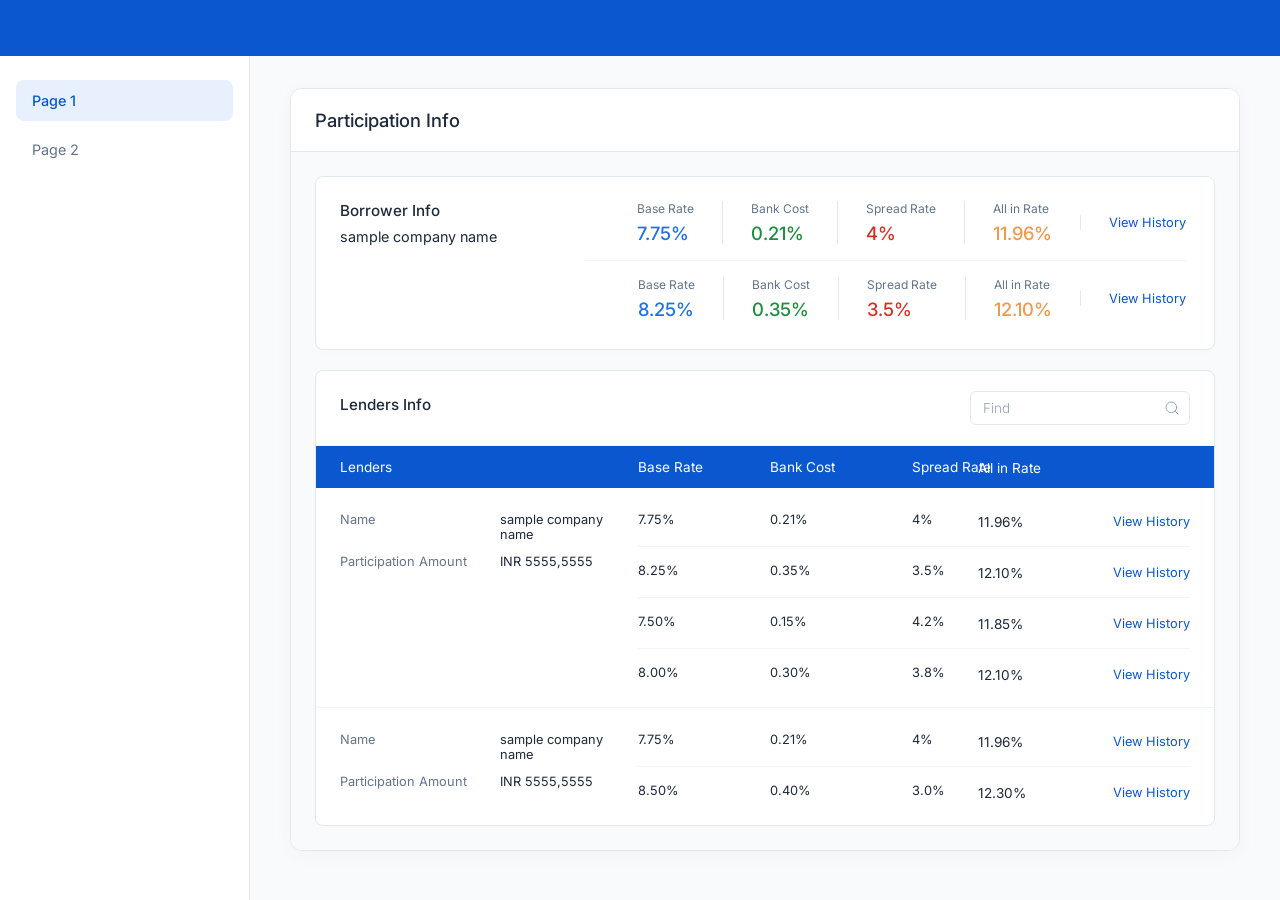
==== index.html @ 9283f018 "Updated product section" ====
<!DOCTYPE html>
<html lang="en">
<head>
    <meta charset="UTF-8">
    <meta name="viewport" content="width=device-width, initial-scale=1.0">
    <title>Participation Info</title>
    <!-- Google Fonts: Inter with light/regular/medium weights only (no bold) -->
    <link rel="preconnect" href="https://fonts.googleapis.com">
    <link rel="preconnect" href="https://fonts.gstatic.com" crossorigin>
    <link href="https://fonts.googleapis.com/css2?family=Inter:wght@300;400;500&display=swap" rel="stylesheet">
    <link rel="stylesheet" href="style.css">
</head>
<body>
    <div class="app-container">
        <!-- Top Blank Header Bar -->
        <header class="app-header"></header>
        
        <div class="app-layout">
            <!-- Left Sidebar Menu -->
            <aside class="app-sidebar">
                <nav class="sidebar-nav">
                    <a href="index.html" class="nav-item active" id="navPage1">Page 1</a>
                    <a href="loan_info.html" class="nav-item" id="navPage2">Page 2</a>
                </nav>
            </aside>
            
            <!-- Main Content Area -->
            <main class="app-main">
                <div class="participation-container">
            <!-- Modal Header -->
            <header class="modal-header">
                <h1 class="modal-title">Participation Info</h1>
            </header>

            <!-- Modal Content -->
            <main class="modal-content">
                <!-- Borrower Info Card (Supports Multiple Rates) -->
                <section class="borrower-card">
                    <div class="borrower-main-info">
                        <h2 class="section-subtitle">Borrower Info</h2>
                        <div class="company-name">sample company name</div>
                    </div>
                    
                    <div class="borrower-rates-group">
                        <!-- Active Rate Row 1 -->
                        <div class="borrower-rates-row">
                            <div class="borrower-rates-container">
                                <div class="rate-column">
                                    <span class="rate-label">Base Rate</span>
                                    <span class="rate-value rate-blue">7.75%</span>
                                </div>
                                <div class="rate-column">
                                    <span class="rate-label">Bank Cost</span>
                                    <span class="rate-value rate-green">0.21%</span>
                                </div>
                                <div class="rate-column">
                                    <span class="rate-label">Spread Rate</span>
                                    <span class="rate-value rate-red">4%</span>
                                </div>
                                <div class="rate-column">
                                    <span class="rate-label">All in Rate</span>
                                    <span class="rate-value rate-amber">11.96%</span>
                                </div>
                                <div class="rate-column rate-action-column">
                                    <a href="#" class="view-history-link">View History</a>
                                </div>
                            </div>
                        </div>

                        <!-- Active Rate Row 2 -->
                        <div class="borrower-rates-row">
                            <div class="borrower-rates-container">
                                <div class="rate-column">
                                    <span class="rate-label">Base Rate</span>
                                    <span class="rate-value rate-blue">8.25%</span>
                                </div>
                                <div class="rate-column">
                                    <span class="rate-label">Bank Cost</span>
                                    <span class="rate-value rate-green">0.35%</span>
                                </div>
                                <div class="rate-column">
                                    <span class="rate-label">Spread Rate</span>
                                    <span class="rate-value rate-red">3.5%</span>
                                </div>
                                <div class="rate-column">
                                    <span class="rate-label">All in Rate</span>
                                    <span class="rate-value rate-amber">12.10%</span>
                                </div>
                                <div class="rate-column rate-action-column">
                                    <a href="#" class="view-history-link">View History</a>
                                </div>
                            </div>
                        </div>

                        <!-- Active Rate Row 3 -->
                        <div class="borrower-rates-row">
                            <div class="borrower-rates-container">
                                <div class="rate-column">
                                    <span class="rate-label">Base Rate</span>
                                    <span class="rate-value rate-blue">7.50%</span>
                                </div>
                                <div class="rate-column">
                                    <span class="rate-label">Bank Cost</span>
                                    <span class="rate-value rate-green">0.15%</span>
                                </div>
                                <div class="rate-column">
                                    <span class="rate-label">Spread Rate</span>
                                    <span class="rate-value rate-red">4.2%</span>
                                </div>
                                <div class="rate-column">
                                    <span class="rate-label">All in Rate</span>
                                    <span class="rate-value rate-amber">11.85%</span>
                                </div>
                                <div class="rate-column rate-action-column">
                                    <a href="#" class="view-history-link">View History</a>
                                </div>
                            </div>
                        </div>

                        <!-- Active Rate Row 4 -->
                        <div class="borrower-rates-row">
                            <div class="borrower-rates-container">
                                <div class="rate-column">
                                    <span class="rate-label">Base Rate</span>
                                    <span class="rate-value rate-blue">8.00%</span>
                                </div>
                                <div class="rate-column">
                                    <span class="rate-label">Bank Cost</span>
                                    <span class="rate-value rate-green">0.30%</span>
                                </div>
                                <div class="rate-column">
                                    <span class="rate-label">Spread Rate</span>
                                    <span class="rate-value rate-red">3.8%</span>
                                </div>
                                <div class="rate-column">
                                    <span class="rate-label">All in Rate</span>
                                    <span class="rate-value rate-amber">12.10%</span>
                                </div>
                                <div class="rate-column rate-action-column">
                                    <a href="#" class="view-history-link">View History</a>
                                </div>
                            </div>
                        </div>
                    </div>
                </section>

                <!-- Lenders Info Section -->
                <section class="lenders-section">
                    <div class="lenders-header">
                        <h2 class="section-subtitle">Lenders Info</h2>
                        <div class="search-container">
                            <input type="text" class="search-input" placeholder="Find">
                            <svg class="search-icon" viewBox="0 0 24 24" fill="none" stroke="currentColor" stroke-width="1.5" stroke-linecap="round" stroke-linejoin="round">
                                <circle cx="11" cy="11" r="8"></circle>
                                <line x1="21" y1="21" x2="16.65" y2="16.65"></line>
                            </svg>
                        </div>
                    </div>

                    <!-- Lenders Table -->
                    <div class="lenders-table">
                        <!-- Table Header Bar -->
                        <div class="table-header-bar">
                            <div class="header-col col-lenders">Lenders</div>
                            <div class="header-col col-rate-info col-rate-info-header">
                                <span class="rate-header-item col-base-rate-sub">Base Rate</span>
                                <span class="rate-header-item col-reserve-rate-sub">Bank Cost</span>
                                <span class="rate-header-item col-spread-rate-sub">Spread Rate</span>
                            </div>
                            <div class="header-col col-all-in-rate">All in Rate</div>
                        </div>

                        <!-- Table Body -->
                        <div class="table-body">
                            <!-- Row 1 (Multiple Active Rates) -->
                            <div class="table-row table-row-multiple">
                                <div class="row-col col-lenders">
                                    <div class="meta-item">
                                        <span class="meta-label">Name</span>
                                        <span class="meta-value">sample company name</span>
                                    </div>
                                    <div class="meta-item">
                                        <span class="meta-label">Participation Amount</span>
                                        <span class="meta-value currency-value">INR 5555,5555</span>
                                    </div>
                                </div>
                                
                                <div class="lender-rates-group">
                                    <!-- Rate Set 1 -->
                                    <div class="lender-rates-row">
                                        <div class="row-col col-rate-info">
                                            <div class="meta-item col-base-rate-sub">
                                                <span class="meta-label">Base Rate</span>
                                                <span class="meta-value">7.75%</span>
                                            </div>
                                            <div class="meta-item col-reserve-rate-sub">
                                                <span class="meta-label">Bank Cost</span>
                                                <span class="meta-value">0.21%</span>
                                            </div>
                                            <div class="meta-item col-spread-rate-sub">
                                                <span class="meta-label">Spread Rate</span>
                                                <span class="meta-value">4%</span>
                                            </div>
                                        </div>
                                        <div class="row-col col-all-in-rate">
                                            <span class="all-in-rate-value">11.96%</span>
                                        </div>
                                        <div class="row-col col-actions">
                                            <a href="#" class="view-history-link">View History</a>
                                        </div>
                                    </div>

                                    <!-- Rate Set 2 -->
                                    <div class="lender-rates-row">
                                        <div class="row-col col-rate-info">
                                            <div class="meta-item col-base-rate-sub">
                                                <span class="meta-label">Base Rate</span>
                                                <span class="meta-value">8.25%</span>
                                            </div>
                                            <div class="meta-item col-reserve-rate-sub">
                                                <span class="meta-label">Bank Cost</span>
                                                <span class="meta-value">0.35%</span>
                                            </div>
                                            <div class="meta-item col-spread-rate-sub">
                                                <span class="meta-label">Spread Rate</span>
                                                <span class="meta-value">3.5%</span>
                                            </div>
                                        </div>
                                        <div class="row-col col-all-in-rate">
                                            <span class="all-in-rate-value">12.10%</span>
                                        </div>
                                        <div class="row-col col-actions">
                                            <a href="#" class="view-history-link">View History</a>
                                        </div>
                                    </div>

                                    <!-- Rate Set 3 -->
                                    <div class="lender-rates-row">
                                        <div class="row-col col-rate-info">
                                            <div class="meta-item col-base-rate-sub">
                                                <span class="meta-label">Base Rate</span>
                                                <span class="meta-value">7.50%</span>
                                            </div>
                                            <div class="meta-item col-reserve-rate-sub">
                                                <span class="meta-label">Bank Cost</span>
                                                <span class="meta-value">0.15%</span>
                                            </div>
                                            <div class="meta-item col-spread-rate-sub">
                                                <span class="meta-label">Spread Rate</span>
                                                <span class="meta-value">4.2%</span>
                                            </div>
                                        </div>
                                        <div class="row-col col-all-in-rate">
                                            <span class="all-in-rate-value">11.85%</span>
                                        </div>
                                        <div class="row-col col-actions">
                                            <a href="#" class="view-history-link">View History</a>
                                        </div>
                                    </div>

                                    <!-- Rate Set 4 -->
                                    <div class="lender-rates-row">
                                        <div class="row-col col-rate-info">
                                            <div class="meta-item col-base-rate-sub">
                                                <span class="meta-label">Base Rate</span>
                                                <span class="meta-value">8.00%</span>
                                            </div>
                                            <div class="meta-item col-reserve-rate-sub">
                                                <span class="meta-label">Bank Cost</span>
                                                <span class="meta-value">0.30%</span>
                                            </div>
                                            <div class="meta-item col-spread-rate-sub">
                                                <span class="meta-label">Spread Rate</span>
                                                <span class="meta-value">3.8%</span>
                                            </div>
                                        </div>
                                        <div class="row-col col-all-in-rate">
                                            <span class="all-in-rate-value">12.10%</span>
                                        </div>
                                        <div class="row-col col-actions">
                                            <a href="#" class="view-history-link">View History</a>
                                        </div>
                                    </div>
                                </div>
                            </div>

                            <!-- Row 2 (Multiple Active Rates) -->
                            <div class="table-row table-row-multiple">
                                <div class="row-col col-lenders">
                                    <div class="meta-item">
                                        <span class="meta-label">Name</span>
                                        <span class="meta-value">sample company name</span>
                                    </div>
                                    <div class="meta-item">
                                        <span class="meta-label">Participation Amount</span>
                                        <span class="meta-value currency-value">INR 5555,5555</span>
                                    </div>
                                </div>
                                
                                <div class="lender-rates-group">
                                    <!-- Rate Set 1 -->
                                    <div class="lender-rates-row">
                                        <div class="row-col col-rate-info">
                                            <div class="meta-item col-base-rate-sub">
                                                <span class="meta-label">Base Rate</span>
                                                <span class="meta-value">7.75%</span>
                                            </div>
                                            <div class="meta-item col-reserve-rate-sub">
                                                <span class="meta-label">Bank Cost</span>
                                                <span class="meta-value">0.21%</span>
                                            </div>
                                            <div class="meta-item col-spread-rate-sub">
                                                <span class="meta-label">Spread Rate</span>
                                                <span class="meta-value">4%</span>
                                            </div>
                                        </div>
                                        <div class="row-col col-all-in-rate">
                                            <span class="all-in-rate-value">11.96%</span>
                                        </div>
                                        <div class="row-col col-actions">
                                            <a href="#" class="view-history-link">View History</a>
                                        </div>
                                    </div>

                                    <!-- Rate Set 2 -->
                                    <div class="lender-rates-row">
                                        <div class="row-col col-rate-info">
                                            <div class="meta-item col-base-rate-sub">
                                                <span class="meta-label">Base Rate</span>
                                                <span class="meta-value">8.50%</span>
                                            </div>
                                            <div class="meta-item col-reserve-rate-sub">
                                                <span class="meta-label">Bank Cost</span>
                                                <span class="meta-value">0.40%</span>
                                            </div>
                                            <div class="meta-item col-spread-rate-sub">
                                                <span class="meta-label">Spread Rate</span>
                                                <span class="meta-value">3.0%</span>
                                            </div>
                                        </div>
                                        <div class="row-col col-all-in-rate">
                                            <span class="all-in-rate-value">12.30%</span>
                                        </div>
                                        <div class="row-col col-actions">
                                            <a href="#" class="view-history-link">View History</a>
                                        </div>
                                    </div>
                                </div>
                            </div>
                        </div>
                    </div>
                </section>

                <!-- Space for main page end -->
            </main>
        </div>
    </main>
</div>
</div>

    <!-- History Popup Modal (Triggered by View History links) -->
    <div class="popup-overlay" id="historyPopup">
        <div class="popup-container">
            <!-- Popup Header -->
            <header class="popup-header">
                <h1 class="popup-title">Participation Info</h1>
                <button class="popup-close-btn" id="closePopupBtn" aria-label="Close popup">
                    <svg viewBox="0 0 24 24" fill="none" stroke="currentColor" stroke-width="1.5" stroke-linecap="round" stroke-linejoin="round">
                        <line x1="18" y1="6" x2="6" y2="18"></line>
                        <line x1="6" y1="6" x2="18" y2="18"></line>
                    </svg>
                </button>
            </header>

            <!-- Popup Content -->
            <div class="popup-content">
                <!-- Static Borrower Card -->
                <section class="popup-borrower-card">
                    <div class="popup-borrower-main">
                        <h2 class="popup-subtitle" id="popupSubtitle">Borrower Info</h2>
                        <div class="popup-company-name" id="popupCompanyName">sample company name</div>
                    </div>
                    
                    <div class="popup-rates-container" id="popupRatesContainer">
                        <div class="popup-rate-column">
                            <span class="popup-rate-label">Base Rate</span>
                            <span class="popup-rate-value rate-blue">7.75%</span>
                        </div>
                        <div class="popup-rate-column">
                            <span class="popup-rate-label">Bank Cost</span>
                            <span class="popup-rate-value rate-green">0.21%</span>
                        </div>
                        <div class="popup-rate-column">
                            <span class="popup-rate-label">Spread Rate</span>
                            <span class="popup-rate-value rate-red">4%</span>
                        </div>
                        <div class="popup-rate-column">
                            <span class="popup-rate-label">All in Rate</span>
                            <span class="popup-rate-value rate-amber">11.96%</span>
                        </div>
                    </div>
                </section>

                <!-- History Table Section -->
                <section class="popup-history-section">
                    <header class="popup-history-header">
                        <h2 class="popup-history-title" id="popupHistoryTitle">sample company name</h2>
                        <div class="popup-history-actions">
                            <!-- Download Button -->
                            <button class="popup-action-btn download-btn">
                                <svg class="btn-icon" viewBox="0 0 24 24" fill="none" stroke="currentColor" stroke-width="2" stroke-linecap="round" stroke-linejoin="round">
                                    <path d="M21 15v4a2 2 0 0 1-2 2H5a2 2 0 0 1-2-2v-4"></path>
                                    <polyline points="7 10 12 15 17 10"></polyline>
                                    <line x1="12" y1="15" x2="12" y2="3"></line>
                                </svg>
                                Download
                            </button>

                            <!-- Filter Button -->
                            <button class="popup-action-btn filter-btn" id="popupFilterBtn">
                                <svg class="btn-icon" viewBox="0 0 24 24" fill="none" stroke="currentColor" stroke-width="2" stroke-linecap="round" stroke-linejoin="round">
                                    <polygon points="22 3 2 3 10 12.46 10 19 14 21 14 12.46 22 3"></polygon>
                                </svg>
                                Filter
                            </button>

                            <!-- Filter Popover -->
                            <div class="popup-filter-popover" id="popupFilterPopover">
                                <!-- Left Panel: Calendar (Shown when "Custom" option is active) -->
                                <div class="popup-calendar-panel" id="popupCalendarPanel">
                                    <header class="popup-calendar-header">
                                        <button class="cal-nav-btn prev-month" aria-label="Previous months">
                                            <svg viewBox="0 0 24 24" fill="none" stroke="currentColor" stroke-width="1.5" stroke-linecap="round" stroke-linejoin="round">
                                                <polyline points="15 18 9 12 15 6"></polyline>
                                            </svg>
                                        </button>
                                        <span class="popup-calendar-month-title">May 2025</span>
                                        <span class="popup-calendar-month-title">June 2025</span>
                                        <button class="cal-nav-btn next-month" aria-label="Next months">
                                            <svg viewBox="0 0 24 24" fill="none" stroke="currentColor" stroke-width="1.5" stroke-linecap="round" stroke-linejoin="round">
                                                <polyline points="9 18 15 12 9 6"></polyline>
                                            </svg>
                                        </button>
                                    </header>
                                    
                                    <div class="popup-calendar-grids-container">
                                        <!-- May 2025 -->
                                        <div class="popup-calendar-grid">
                                            <div class="day-name">Mo</div>
                                            <div class="day-name">Tu</div>
                                            <div class="day-name">We</div>
                                            <div class="day-name">Th</div>
                                            <div class="day-name">Fr</div>
                                            <div class="day-name">Sa</div>
                                            <div class="day-name">Su</div>

                                            <!-- May Days -->
                                            <div class="day-number other-month">28</div>
                                            <div class="day-number other-month">29</div>
                                            <div class="day-number other-month">30</div>
                                            <div class="day-number range-start range-selected">1</div>
                                            <div class="day-number range-selected">2</div>
                                            <div class="day-number range-selected">3</div>
                                            <div class="day-number range-selected">4</div>
                                            
                                            <div class="day-number range-selected">5</div>
                                            <div class="day-number range-selected">6</div>
                                            <div class="day-number range-selected">7</div>
                                            <div class="day-number range-selected">8</div>
                                            <div class="day-number range-selected">9</div>
                                            <div class="day-number range-selected">10</div>
                                            <div class="day-number range-selected">11</div>
                                            
                                            <div class="day-number range-selected">12</div>
                                            <div class="day-number range-selected">13</div>
                                            <div class="day-number range-selected">14</div>
                                            <div class="day-number range-selected">15</div>
                                            <div class="day-number range-selected">16</div>
                                            <div class="day-number range-selected">17</div>
                                            <div class="day-number range-selected">18</div>
                                            
                                            <div class="day-number range-selected">19</div>
                                            <div class="day-number range-selected">20</div>
                                            <div class="day-number range-selected">21</div>
                                            <div class="day-number range-end range-selected">22</div>
                                            <div class="day-number">23</div>
                                            <div class="day-number">24</div>
                                            <div class="day-number">25</div>
                                            
                                            <div class="day-number">26</div>
                                            <div class="day-number">27</div>
                                            <div class="day-number">28</div>
                                            <div class="day-number">29</div>
                                            <div class="day-number">30</div>
                                            <div class="day-number">31</div>
                                            <div class="day-number other-month">1</div>
                                        </div>

                                        <!-- June 2025 -->
                                        <div class="popup-calendar-grid">
                                            <div class="day-name">Mo</div>
                                            <div class="day-name">Tu</div>
                                            <div class="day-name">We</div>
                                            <div class="day-name">Th</div>
                                            <div class="day-name">Fr</div>
                                            <div class="day-name">Sa</div>
                                            <div class="day-name">Su</div>

                                            <!-- June Days -->
                                            <div class="day-number other-month">26</div>
                                            <div class="day-number other-month">27</div>
                                            <div class="day-number other-month">28</div>
                                            <div class="day-number other-month">29</div>
                                            <div class="day-number other-month">30</div>
                                            <div class="day-number other-month">31</div>
                                            <div class="day-number">1</div>
                                            
                                            <div class="day-number">2</div>
                                            <div class="day-number">3</div>
                                            <div class="day-number">4</div>
                                            <div class="day-number">5</div>
                                            <div class="day-number">6</div>
                                            <div class="day-number">7</div>
                                            <div class="day-number">8</div>
                                            
                                            <div class="day-number">9</div>
                                            <div class="day-number">10</div>
                                            <div class="day-number">11</div>
                                            <div class="day-number">12</div>
                                            <div class="day-number">13</div>
                                            <div class="day-number">14</div>
                                            <div class="day-number">15</div>
                                            
                                            <div class="day-number">16</div>
                                            <div class="day-number">17</div>
                                            <div class="day-number">18</div>
                                            <div class="day-number">19</div>
                                            <div class="day-number">20</div>
                                            <div class="day-number">21</div>
                                            <div class="day-number">22</div>
                                            
                                            <div class="day-number">23</div>
                                            <div class="day-number">24</div>
                                            <div class="day-number">25</div>
                                            <div class="day-number">26</div>
                                            <div class="day-number">27</div>
                                            <div class="day-number">28</div>
                                            <div class="day-number">29</div>
                                            
                                            <div class="day-number">30</div>
                                            <div class="day-number other-month">1</div>
                                            <div class="day-number other-month">2</div>
                                            <div class="day-number other-month">3</div>
                                            <div class="day-number other-month">4</div>
                                            <div class="day-number other-month">5</div>
                                            <div class="day-number other-month">6</div>
                                        </div>
                                    </div>

                                    <footer class="popup-calendar-footer">
                                        <button class="clear-btn" id="popupClearBtn">Clear</button>
                                        <button class="apply-btn" id="popupApplyBtn">Apply</button>
                                    </footer>
                                </div>

                                <!-- Right Panel: Date Radio Options -->
                                <div class="popup-filter-menu-panel">
                                    <h3 class="popup-filter-heading">Date</h3>
                                    <div class="popup-filter-options-list">
                                        <label class="popup-radio-option">
                                            <input type="radio" name="popup-filter-date" value="yesterday">
                                            <span class="popup-custom-radio"></span>
                                            Yesterday
                                        </label>
                                        <label class="popup-radio-option">
                                            <input type="radio" name="popup-filter-date" value="1month">
                                            <span class="popup-custom-radio"></span>
                                            Last 1 Month
                                        </label>
                                        <label class="popup-radio-option">
                                            <input type="radio" name="popup-filter-date" value="1year">
                                            <span class="popup-custom-radio"></span>
                                            Last 1 Year
                                        </label>
                                        <label class="popup-radio-option">
                                            <input type="radio" name="popup-filter-date" value="custom" checked>
                                            <span class="popup-custom-radio"></span>
                                            Custom
                                        </label>
                                    </div>
                                </div>
                            </div>

                            <!-- Find Input -->
                            <div class="popup-search-container">
                                <input type="text" class="popup-search-input" id="popupSearchInput" placeholder="Find">
                                <svg class="search-icon" viewBox="0 0 24 24" fill="none" stroke="currentColor" stroke-width="1.5" stroke-linecap="round" stroke-linejoin="round">
                                    <circle cx="11" cy="11" r="8"></circle>
                                    <line x1="21" y1="21" x2="16.65" y2="16.65"></line>
                                </svg>
                            </div>
                        </div>
                    </header>

                    <!-- Table content -->
                    <div class="popup-table-container">
                        <table class="popup-table" id="historyTable">
                            <thead>
                                <tr>
                                    <th class="h-col-hash">#</th>
                                    <th class="h-col-date">Effective Date</th>
                                    <th class="h-col-rate h-col-rate-index">Rate Index</th>
                                    <th class="h-col-rate">Base Rate</th>
                                    <th class="h-col-rate">Bank Cost</th>
                                    <th class="h-col-rate">Spread Rate</th>
                                    <th class="h-col-rate">All in Rate</th>
                                </tr>
                            </thead>
                            <tbody>
                                <tr>
                                    <td>1</td>
                                    <td>07 May 2025</td>
                                    <td class="col-rate-index-val">7.10 %</td>
                                    <td>7.10 %</td>
                                    <td>1.10 %</td>
                                    <td>2.25 %</td>
                                    <td class="rate-blue-val">10.45 %</td>
                                </tr>
                                <tr>
                                    <td>2</td>
                                    <td>01 May 2025</td>
                                    <td class="col-rate-index-val">7.00 %</td>
                                    <td>7.00 %</td>
                                    <td>1.00 %</td>
                                    <td>2.30 %</td>
                                    <td class="rate-blue-val">10.30 %</td>
                                </tr>
                                <tr>
                                    <td>3</td>
                                    <td>01 Apr 2025</td>
                                    <td class="col-rate-index-val">6.85 %</td>
                                    <td>6.85 %</td>
                                    <td>1.00 %</td>
                                    <td>2.25 %</td>
                                    <td class="rate-blue-val">10.10 %</td>
                                </tr>
                                <tr>
                                    <td>4</td>
                                    <td>01 Mar 2025</td>
                                    <td class="col-rate-index-val">6.65 %</td>
                                    <td>6.65 %</td>
                                    <td>1.00 %</td>
                                    <td>2.20 %</td>
                                    <td class="rate-blue-val">9.85 %</td>
                                </tr>
                                <tr>
                                    <td>5</td>
                                    <td>01 Feb 2025</td>
                                    <td class="col-rate-index-val">6.50 %</td>
                                    <td>6.50 %</td>
                                    <td>1.00 %</td>
                                    <td>2.15 %</td>
                                    <td class="rate-blue-val">9.65 %</td>
                                </tr>
                                <tr>
                                    <td>6</td>
                                    <td>01 Jan 2025</td>
                                    <td class="col-rate-index-val">6.30 %</td>
                                    <td>6.30 %</td>
                                    <td>1.00 %</td>
                                    <td>2.10 %</td>
                                    <td class="rate-blue-val">9.40 %</td>
                                </tr>
                                <tr>
                                    <td>7</td>
                                    <td>01 Dec 2024</td>
                                    <td class="col-rate-index-val">6.10 %</td>
                                    <td>6.10 %</td>
                                    <td>1.00 %</td>
                                    <td>2.05 %</td>
                                    <td class="rate-blue-val">9.15 %</td>
                                </tr>
                                <tr>
                                    <td>8</td>
                                    <td>01 Nov 2024</td>
                                    <td class="col-rate-index-val">5.95 %</td>
                                    <td>5.95 %</td>
                                    <td>1.00 %</td>
                                    <td>2.00 %</td>
                                    <td class="rate-blue-val">8.95 %</td>
                                </tr>
                            </tbody>
                        </table>
                    </div>

                    <!-- Table Footer -->
                    <footer class="popup-table-footer">
                        <span class="entries-info" id="popupEntriesInfo">Showing 1 to 8 of 8 entries</span>
                        <div class="rows-per-page-container">
                            <span>Rows per page:</span>
                            <select class="rows-per-page-select" id="popupRowsSelect">
                                <option value="25">25</option>
                                <option value="50">50</option>
                                <option value="100">100</option>
                            </select>
                        </div>
                    </footer>
                </section>
            </div>
        </div>
    </div>

    <script>

        const viewHistoryLinks = document.querySelectorAll('.view-history-link');
        const historyPopup = document.getElementById('historyPopup');
        const closePopupBtn = document.getElementById('closePopupBtn');
        
        // Popup inputs
        const popupSubtitle = document.getElementById('popupSubtitle');
        const popupCompanyName = document.getElementById('popupCompanyName');
        const popupRatesContainer = document.getElementById('popupRatesContainer');
        const popupHistoryTitle = document.getElementById('popupHistoryTitle');

        viewHistoryLinks.forEach(link => {
            link.addEventListener('click', (e) => {
                e.preventDefault();
                
                let isBorrower = false;
                let companyName = "sample company name";
                let baseRate = "";
                let reserveRate = "";
                let spreadRate = "";
                let allInRate = "";
                
                // Determine if borrower or lender
                const borrowerCard = link.closest('.borrower-card');
                if (borrowerCard) {
                    isBorrower = true;
                    const compNameEl = borrowerCard.querySelector('.company-name');
                    if (compNameEl) companyName = compNameEl.textContent.trim();
                    
                    const ratesRow = link.closest('.borrower-rates-row');
                    if (ratesRow) {
                        const baseEl = ratesRow.querySelector('.rate-blue');
                        const reserveEl = ratesRow.querySelector('.rate-green');
                        const spreadEl = ratesRow.querySelector('.rate-red');
                        const allInEl = ratesRow.querySelector('.rate-amber');
                        
                        if (baseEl) baseRate = baseEl.textContent.trim();
                        if (reserveEl) reserveRate = reserveEl.textContent.trim();
                        if (spreadEl) spreadRate = spreadEl.textContent.trim();
                        if (allInEl) allInRate = allInEl.textContent.trim();
                    }
                } else {
                    // Lender
                    const tableRow = link.closest('.table-row');
                    if (tableRow) {
                        const nameEl = tableRow.querySelector('.col-lenders .meta-value');
                        if (nameEl) companyName = nameEl.textContent.trim();
                    }
                    
                    const lenderRow = link.closest('.lender-rates-row');
                    if (lenderRow) {
                        const baseEl = lenderRow.querySelector('.col-base-rate-sub .meta-value');
                        const reserveEl = lenderRow.querySelector('.col-reserve-rate-sub .meta-value');
                        const spreadEl = lenderRow.querySelector('.col-spread-rate-sub .meta-value');
                        const allInEl = lenderRow.querySelector('.col-all-in-rate .all-in-rate-value');
                        
                        if (baseEl) baseRate = baseEl.textContent.trim();
                        if (reserveEl) reserveRate = reserveEl.textContent.trim();
                        if (spreadEl) spreadRate = spreadEl.textContent.trim();
                        if (allInEl) allInRate = allInEl.textContent.trim();
                    }
                }
                
                // Populate popup values
                popupSubtitle.textContent = isBorrower ? "Borrower Info" : "Lender Info";
                popupCompanyName.textContent = companyName;
                popupHistoryTitle.textContent = companyName;
                
                const historyTable = document.getElementById('historyTable');
                if (historyTable) {
                    if (isBorrower) {
                        historyTable.classList.remove('show-rate-index');
                    } else {
                        historyTable.classList.add('show-rate-index');
                    }
                }
                
                // Load single rate row HTML
                const singleRateHtml = `
                    <div class="popup-rate-column">
                        <span class="popup-rate-label">Base Rate</span>
                        <span class="popup-rate-value rate-blue">${baseRate}</span>
                    </div>
                    <div class="popup-rate-column">
                        <span class="popup-rate-label">Bank Cost</span>
                        <span class="popup-rate-value rate-green">${reserveRate}</span>
                    </div>
                    <div class="popup-rate-column">
                        <span class="popup-rate-label">Spread Rate</span>
                        <span class="popup-rate-value rate-red">${spreadRate}</span>
                    </div>
                    <div class="popup-rate-column">
                        <span class="popup-rate-label">All in Rate</span>
                        <span class="popup-rate-value rate-amber">${allInRate}</span>
                    </div>
                `;
                popupRatesContainer.innerHTML = singleRateHtml;
                
                // Open popup
                historyPopup.classList.add('active');
                document.body.style.overflow = 'hidden'; // prevent scroll behind
            });
        });

        // Close popup
        closePopupBtn.addEventListener('click', () => {
            historyPopup.classList.remove('active');
            document.body.style.overflow = '';
            popupFilterPopover.classList.remove('active');
        });
        
        // Also close on background click
        historyPopup.addEventListener('click', (e) => {
            if (e.target === historyPopup) {
                historyPopup.classList.remove('active');
                document.body.style.overflow = '';
                popupFilterPopover.classList.remove('active');
            }
        });
        
        // Close on escape key
        document.addEventListener('keydown', (e) => {
            if (e.key === 'Escape' && historyPopup.classList.contains('active')) {
                historyPopup.classList.remove('active');
                document.body.style.overflow = '';
                popupFilterPopover.classList.remove('active');
            }
        });

        // Filter popover logic inside popup
        const popupFilterBtn = document.getElementById('popupFilterBtn');
        const popupFilterPopover = document.getElementById('popupFilterPopover');
        const popupCalendarPanel = document.getElementById('popupCalendarPanel');
        const popupClearBtn = document.getElementById('popupClearBtn');
        const popupApplyBtn = document.getElementById('popupApplyBtn');
        const popupDateRadios = document.querySelectorAll('input[name="popup-filter-date"]');

        popupFilterBtn.addEventListener('click', (e) => {
            e.stopPropagation();
            popupFilterPopover.classList.toggle('active');
        });

        popupFilterPopover.addEventListener('click', (e) => {
            e.stopPropagation();
        });

        popupDateRadios.forEach(radio => {
            radio.addEventListener('change', () => {
                if (radio.value === 'custom') {
                    popupCalendarPanel.style.display = 'flex';
                } else {
                    popupCalendarPanel.style.display = 'none';
                }
            });
        });

        // Initialize calendar panel visibility state
        const checkedRadio = document.querySelector('input[name="popup-filter-date"]:checked');
        if (checkedRadio && checkedRadio.value === 'custom') {
            popupCalendarPanel.style.display = 'flex';
        } else {
            popupCalendarPanel.style.display = 'none';
        }

        popupClearBtn.addEventListener('click', () => {
            document.querySelectorAll('.popup-calendar-grid .day-number.range-selected').forEach(day => {
                day.classList.remove('range-selected', 'range-start', 'range-end');
            });
        });

        popupApplyBtn.addEventListener('click', () => {
            popupFilterPopover.classList.remove('active');
        });

        document.addEventListener('click', (e) => {
            if (e.target !== popupFilterBtn && !popupFilterPopover.contains(e.target)) {
                popupFilterPopover.classList.remove('active');
            }
        });

        // Find/Search filter logic inside history table
        const popupSearchInput = document.getElementById('popupSearchInput');
        const popupEntriesInfo = document.getElementById('popupEntriesInfo');

        popupSearchInput.addEventListener('input', () => {
            const query = popupSearchInput.value.toLowerCase().trim();
            const currentRows = document.querySelectorAll('#historyTable tbody tr');
            let visibleCount = 0;
            
            currentRows.forEach(row => {
                const text = row.textContent.toLowerCase();
                if (text.includes(query)) {
                    row.style.display = '';
                    visibleCount++;
                } else {
                    row.style.display = 'none';
                }
            });
            
            popupEntriesInfo.textContent = `Showing ${visibleCount > 0 ? 1 : 0} to ${visibleCount} of ${currentRows.length} entries`;
        });

        // Dedicated function to open Borrower History popup with multiple active rates
        function openPopupWithMultipleRates() {
            popupSubtitle.textContent = "Borrower Info";
            popupCompanyName.textContent = "sample company name";
            popupHistoryTitle.textContent = "sample company name";
            
            const historyTable = document.getElementById('historyTable');
            if (historyTable) {
                historyTable.classList.remove('show-rate-index');
            }
            
            const scrollableRatesHtml = `
                <div class="borrower-rates-group popup-rates-scroll-group" style="width: 100%;">
                    <!-- Active Rate Row 1 -->
                    <div class="borrower-rates-row">
                        <div class="borrower-rates-container">
                            <div class="rate-column">
                                <span class="rate-label">Base Rate</span>
                                <span class="rate-value rate-blue">7.75%</span>
                            </div>
                            <div class="rate-column">
                                <span class="rate-label">Bank Cost</span>
                                <span class="rate-value rate-green">0.21%</span>
                            </div>
                            <div class="rate-column">
                                <span class="rate-label">Spread Rate</span>
                                <span class="rate-value rate-red">4%</span>
                            </div>
                            <div class="rate-column">
                                <span class="rate-label">All in Rate</span>
                                <span class="rate-value rate-amber">11.96%</span>
                            </div>
                            <div class="rate-column rate-action-column">
                                <a href="#" class="popup-select-rate-link">Select Rate</a>
                            </div>
                        </div>
                    </div>

                    <!-- Active Rate Row 2 -->
                    <div class="borrower-rates-row">
                        <div class="borrower-rates-container">
                            <div class="rate-column">
                                <span class="rate-label">Base Rate</span>
                                <span class="rate-value rate-blue">8.25%</span>
                            </div>
                            <div class="rate-column">
                                <span class="rate-label">Bank Cost</span>
                                <span class="rate-value rate-green">0.35%</span>
                            </div>
                            <div class="rate-column">
                                <span class="rate-label">Spread Rate</span>
                                <span class="rate-value rate-red">3.5%</span>
                            </div>
                            <div class="rate-column">
                                <span class="rate-label">All in Rate</span>
                                <span class="rate-value rate-amber">12.10%</span>
                            </div>
                            <div class="rate-column rate-action-column">
                                <a href="#" class="popup-select-rate-link">Select Rate</a>
                            </div>
                        </div>
                    </div>

                    <!-- Active Rate Row 3 -->
                    <div class="borrower-rates-row">
                        <div class="borrower-rates-container">
                            <div class="rate-column">
                                <span class="rate-label">Base Rate</span>
                                <span class="rate-value rate-blue">7.50%</span>
                            </div>
                            <div class="rate-column">
                                <span class="rate-label">Bank Cost</span>
                                <span class="rate-value rate-green">0.15%</span>
                            </div>
                            <div class="rate-column">
                                <span class="rate-label">Spread Rate</span>
                                <span class="rate-value rate-red">4.2%</span>
                            </div>
                            <div class="rate-column">
                                <span class="rate-label">All in Rate</span>
                                <span class="rate-value rate-amber">11.85%</span>
                            </div>
                            <div class="rate-column rate-action-column">
                                <a href="#" class="popup-select-rate-link">Select Rate</a>
                            </div>
                        </div>
                    </div>

                    <!-- Active Rate Row 4 -->
                    <div class="borrower-rates-row">
                        <div class="borrower-rates-container">
                            <div class="rate-column">
                                <span class="rate-label">Base Rate</span>
                                <span class="rate-value rate-blue">8.00%</span>
                            </div>
                            <div class="rate-column">
                                <span class="rate-label">Bank Cost</span>
                                <span class="rate-value rate-green">0.30%</span>
                            </div>
                            <div class="rate-column">
                                <span class="rate-label">Spread Rate</span>
                                <span class="rate-value rate-red">3.8%</span>
                            </div>
                            <div class="rate-column">
                                <span class="rate-label">All in Rate</span>
                                <span class="rate-value rate-amber">12.10%</span>
                            </div>
                            <div class="rate-column rate-action-column">
                                <a href="#" class="popup-select-rate-link">Select Rate</a>
                            </div>
                        </div>
                    </div>
                </div>
            `;
            popupRatesContainer.innerHTML = scrollableRatesHtml;
            
            // Set up click handlers for select rate
            const selectRateLinks = popupRatesContainer.querySelectorAll('.popup-select-rate-link');
            const rateRows = popupRatesContainer.querySelectorAll('.borrower-rates-row');

            // Select the first rate row by default
            if (rateRows.length > 0) {
                rateRows[0].classList.add('selected-rate-row');
                const firstLink = rateRows[0].querySelector('.popup-select-rate-link');
                if (firstLink) {
                    firstLink.classList.add('is-selected');
                    firstLink.innerHTML = 'Selected';
                }
                updateHistoryTable(0);
            }

            selectRateLinks.forEach((link, index) => {
                link.addEventListener('click', (e) => {
                    e.preventDefault();
                    
                    // Reset all rows and links
                    rateRows.forEach(row => {
                        row.classList.remove('selected-rate-row');
                        const rowLink = row.querySelector('.popup-select-rate-link');
                        if (rowLink) {
                            rowLink.classList.remove('is-selected');
                            rowLink.innerHTML = 'Select Rate';
                        }
                    });

                    // Set selected row and link
                    const selectedRow = rateRows[index];
                    if (selectedRow) {
                        selectedRow.classList.add('selected-rate-row');
                    }
                    link.classList.add('is-selected');
                    link.innerHTML = 'Selected';

                    // Update bottom history table dynamically
                    updateHistoryTable(index);
                });
            });

            // Open popup
            historyPopup.classList.add('active');
            document.body.style.overflow = 'hidden';
        }

        // History data configurations by selected active rate row index
        const historyDataByRateIndex = [
            [
                { id: 1, date: "07 May 2025", base: "7.10 %", reserve: "1.10 %", spread: "2.25 %", allIn: "10.45 %" },
                { id: 2, date: "01 May 2025", base: "7.00 %", reserve: "1.00 %", spread: "2.30 %", allIn: "10.30 %" },
                { id: 3, date: "01 Apr 2025", base: "6.85 %", reserve: "1.00 %", spread: "2.25 %", allIn: "10.10 %" },
                { id: 4, date: "01 Mar 2025", base: "6.65 %", reserve: "1.00 %", spread: "2.20 %", allIn: "9.85 %" },
                { id: 5, date: "01 Feb 2025", base: "6.50 %", reserve: "1.00 %", spread: "2.15 %", allIn: "9.65 %" },
                { id: 6, date: "01 Jan 2025", base: "6.30 %", reserve: "1.00 %", spread: "2.10 %", allIn: "9.40 %" },
                { id: 7, date: "01 Dec 2024", base: "6.10 %", reserve: "1.00 %", spread: "2.05 %", allIn: "9.15 %" },
                { id: 8, date: "01 Nov 2024", base: "5.95 %", reserve: "1.00 %", spread: "2.00 %", allIn: "8.95 %" }
            ],
            [
                { id: 1, date: "15 May 2025", base: "7.50 %", reserve: "1.25 %", spread: "2.50 %", allIn: "11.25 %" },
                { id: 2, date: "01 May 2025", base: "7.40 %", reserve: "1.20 %", spread: "2.45 %", allIn: "11.05 %" },
                { id: 3, date: "15 Apr 2025", base: "7.30 %", reserve: "1.15 %", spread: "2.40 %", allIn: "10.85 %" },
                { id: 4, date: "01 Apr 2025", base: "7.20 %", reserve: "1.10 %", spread: "2.35 %", allIn: "10.65 %" },
                { id: 5, date: "15 Mar 2025", base: "7.10 %", reserve: "1.05 %", spread: "2.30 %", allIn: "10.45 %" },
                { id: 6, date: "01 Mar 2025", base: "7.00 %", reserve: "1.00 %", spread: "2.25 %", allIn: "10.25 %" },
                { id: 7, date: "15 Feb 2025", base: "6.90 %", reserve: "0.95 %", spread: "2.20 %", allIn: "10.05 %" },
                { id: 8, date: "01 Feb 2025", base: "6.80 %", reserve: "0.90 %", spread: "2.15 %", allIn: "9.85 %" }
            ],
            [
                { id: 1, date: "20 May 2025", base: "6.95 %", reserve: "0.85 %", spread: "2.10 %", allIn: "9.90 %" },
                { id: 2, date: "10 May 2025", base: "6.85 %", reserve: "0.80 %", spread: "2.05 %", allIn: "9.70 %" },
                { id: 3, date: "01 May 2025", base: "6.75 %", reserve: "0.75 %", spread: "2.00 %", allIn: "9.50 %" },
                { id: 4, date: "20 Apr 2025", base: "6.65 %", reserve: "0.70 %", spread: "1.95 %", allIn: "9.30 %" },
                { id: 5, date: "10 Apr 2025", base: "6.55 %", reserve: "0.65 %", spread: "1.90 %", allIn: "9.10 %" },
                { id: 6, date: "01 Apr 2025", base: "6.45 %", reserve: "0.60 %", spread: "1.85 %", allIn: "8.90 %" },
                { id: 7, date: "20 Mar 2025", base: "6.35 %", reserve: "0.55 %", spread: "1.80 %", allIn: "8.70 %" },
                { id: 8, date: "10 Mar 2025", base: "6.25 %", reserve: "0.50 %", spread: "1.75 %", allIn: "8.50 %" }
            ],
            [
                { id: 1, date: "25 May 2025", base: "7.30 %", reserve: "1.00 %", spread: "2.30 %", allIn: "10.60 %" },
                { id: 2, date: "15 May 2025", base: "7.20 %", reserve: "0.95 %", spread: "2.25 %", allIn: "10.40 %" },
                { id: 3, date: "05 May 2025", base: "7.10 %", reserve: "0.90 %", spread: "2.20 %", allIn: "10.20 %" },
                { id: 4, date: "25 Apr 2025", base: "7.00 %", reserve: "0.85 %", spread: "2.15 %", allIn: "10.00 %" },
                { id: 5, date: "15 Apr 2025", base: "6.90 %", reserve: "0.80 %", spread: "2.10 %", allIn: "9.80 %" },
                { id: 6, date: "05 Apr 2025", base: "6.80 %", reserve: "0.75 %", spread: "2.05 %", allIn: "9.60 %" },
                { id: 7, date: "25 Mar 2025", base: "6.70 %", reserve: "0.70 %", spread: "2.00 %", allIn: "9.40 %" },
                { id: 8, date: "15 Mar 2025", base: "6.60 %", reserve: "0.65 %", spread: "1.95 %", allIn: "9.20 %" }
            ]
        ];

        function updateHistoryTable(rateIndex) {
            const data = historyDataByRateIndex[rateIndex];
            if (!data) return;

            let tableHtml = "";
            data.forEach(item => {
                tableHtml += `
                    <tr>
                        <td>${item.id}</td>
                        <td>${item.date}</td>
                        <td class="col-rate-index-val">${item.base}</td>
                        <td>${item.base}</td>
                        <td>${item.reserve}</td>
                        <td>${item.spread}</td>
                        <td class="rate-blue-val">${item.allIn}</td>
                    </tr>
                `;
            });
            
            const tableBody = document.querySelector('#historyTable tbody');
            if (tableBody) {
                tableBody.innerHTML = tableHtml;
            }
            
            const entriesInfo = document.getElementById('popupEntriesInfo');
            if (entriesInfo) {
                entriesInfo.textContent = `Showing 1 to ${data.length} of ${data.length} entries`;
            }
        }

        // Automatically open Borrower History popup if navigated from Participant Info
        window.addEventListener('DOMContentLoaded', () => {
            const urlParams = new URLSearchParams(window.location.search);
            if (urlParams.get('showHistory') === 'true') {
                openPopupWithMultipleRates();
            }
        });
    </script>
</body>
</html>
---- style.css ----
/* Design System & Custom Properties */
:root {
    --bg-page: #f8fafc;
    --bg-card: #ffffff;
    --border-color: #e2e8f0;
    --border-color-light: #f1f5f9;
    
    /* Text Colors */
    --text-primary: #1e293b;
    --text-secondary: #64748b;
    --text-muted: #94a3b8;
    
    /* Brand / Accent Colors (Tailored HSL) */
    --primary-blue: #0b57d0;       /* Modern, clean blue for header bar */
    --link-color: #0b57d0;
    --link-hover: #083c91;
    
    /* Rate Colors */
    --color-base: #1a73e8;         /* Base rate: vibrant blue */
    --color-reserve: #1e8e3e;      /* Bank Cost: clean green */
    --color-spread: #d93025;       /* Spread rate: soft red */
    --color-amber: #f2994a;        /* All-in rate: amber orange */
    
    /* Typography */
    --font-family: 'Inter', -apple-system, BlinkMacSystemFont, "Segoe UI", Roboto, Helvetica, Arial, sans-serif;
}

/* Base resets and defaults */
* {
    box-sizing: border-box;
    margin: 0;
    padding: 0;
    /* Hide scrollbar for IE, Edge and Firefox */
    -ms-overflow-style: none;
    scrollbar-width: none;
}

/* Hide scrollbar for Chrome, Safari and Opera */
::-webkit-scrollbar {
    display: none;
}

body {
    font-family: var(--font-family);
    background-color: var(--bg-page);
    color: var(--text-primary);
    -webkit-font-smoothing: antialiased;
    -moz-osx-font-smoothing: grayscale;
    min-height: 100vh;
    margin: 0;
    padding: 0;
}

/* Application Layout System */
.app-container {
    display: flex;
    flex-direction: column;
    height: 100vh;
    width: 100vw;
    overflow: hidden;
}

.app-header {
    height: 56px;
    background-color: var(--primary-blue);
    width: 100%;
    flex-shrink: 0;
}

.app-layout {
    display: flex;
    flex: 1;
    overflow: hidden;
}

.app-sidebar {
    width: 250px;
    background-color: #ffffff;
    border-right: 1px solid var(--border-color);
    flex-shrink: 0;
}

.app-main {
    flex: 1;
    background-color: var(--bg-page);
    padding: 32px 40px;
    overflow-y: auto;
    display: flex;
    justify-content: flex-start;
    align-items: flex-start;
}

/* Sidebar Navigation Menu */
.sidebar-nav {
    display: flex;
    flex-direction: column;
    padding: 24px 16px;
    gap: 8px;
}

.nav-item {
    display: flex;
    align-items: center;
    gap: 12px;
    padding: 12px 16px;
    font-family: var(--font-family);
    font-size: 0.9rem;
    font-weight: 400;
    color: var(--text-secondary);
    text-decoration: none;
    border-radius: 8px;
    transition: background-color 0.15s ease, color 0.15s ease;
}

.nav-item:hover {
    background-color: var(--border-color-light);
    color: var(--text-primary);
}

.nav-item.active {
    background-color: #e8f0fe;
    color: var(--primary-blue);
    font-weight: 500;
}


.participation-container {
    width: 100%;
    max-width: 1200px;
    background-color: var(--bg-card);
    border: 1px solid var(--border-color);
    border-radius: 12px;
    box-shadow: 0 4px 20px rgba(0, 0, 0, 0.03);
    overflow: hidden;
    display: flex;
    flex-direction: column;
    cursor: default; /* reset cursor inside the card */
}

/* Modal Header */
.modal-header {
    display: flex;
    justify-content: space-between;
    align-items: center;
    padding: 20px 24px;
    border-bottom: 1px solid var(--border-color);
    background-color: #ffffff;
}

.modal-title {
    font-size: 1.15rem;
    font-weight: 500;
    color: var(--text-primary);
}

.close-btn {
    background: none;
    border: none;
    cursor: pointer;
    color: var(--text-muted);
    display: flex;
    align-items: center;
    justify-content: center;
    padding: 4px;
    border-radius: 50%;
    transition: background-color 0.2s ease, color 0.2s ease;
}

.close-btn:hover {
    background-color: var(--bg-page);
    color: var(--text-primary);
}

.close-btn svg {
    width: 20px;
    height: 20px;
}

/* Modal Content Area */
.modal-content {
    padding: 24px;
    background-color: var(--bg-page);
    display: flex;
    flex-direction: column;
    gap: 20px;
}

/* Borrower Info Card */
.borrower-card {
    background-color: var(--bg-card);
    border: 1px solid var(--border-color);
    border-radius: 8px;
    padding: 24px;
    display: flex;
    align-items: flex-start;
    justify-content: space-between;
    gap: 24px;
    box-shadow: 0 2px 8px rgba(0, 0, 0, 0.01);
}

.borrower-main-info {
    width: 220px;
    flex-shrink: 0;
}

.section-subtitle {
    font-size: 0.95rem;
    font-weight: 500;
    color: var(--text-primary);
    margin-bottom: 8px;
}

.company-name {
    font-size: 0.9rem;
    font-weight: 400;
    color: var(--text-primary);
}

.borrower-rates-group {
    display: flex;
    flex-direction: column;
    gap: 16px;
    flex-grow: 1;
    max-height: 124px;
    overflow-y: auto;
    margin-right: -12px;
    padding-right: 16px;
    scrollbar-width: thin !important;
    scrollbar-color: var(--border-color) transparent !important;
    -ms-overflow-style: auto !important;
}

/* Custom scrollbar styling specifically for borrower rates list */
.borrower-rates-group::-webkit-scrollbar {
    display: block;
    width: 4px;
}

.borrower-rates-group::-webkit-scrollbar-track {
    background: transparent;
}

.borrower-rates-group::-webkit-scrollbar-thumb {
    background-color: var(--border-color);
    border-radius: 4px;
}

.borrower-rates-row {
    display: flex;
    align-items: center;
    justify-content: flex-end;
    gap: 20px;
}

.borrower-rates-row:not(:last-child) {
    border-bottom: 1px solid var(--border-color-light);
    padding-bottom: 16px;
}

.borrower-rates-container {
    display: flex;
    align-items: center;
}

.rate-column {
    display: flex;
    flex-direction: column;
    padding: 0 28px;
}

.rate-action-column {
    justify-content: center;
    align-items: center;
    padding: 0 0 0 28px;
}

/* Add vertical borders between rate columns */
.rate-column:not(:first-child) {
    border-left: 1px solid var(--border-color);
}

.rate-label {
    font-size: 0.75rem;
    font-weight: 400;
    color: var(--text-secondary);
    margin-bottom: 6px;
    text-align: left;
}

.rate-value {
    font-size: 1.15rem;
    font-weight: 500;
}

/* Rate Colors */
.rate-blue { color: var(--color-base); }
.rate-green { color: var(--color-reserve); }
.rate-red { color: var(--color-spread); }
.rate-amber { color: var(--color-amber); }

/* Common View History Link */
.view-history-link {
    font-size: 0.8rem;
    font-weight: 400;
    color: var(--link-color);
    text-decoration: none;
    transition: color 0.2s ease, text-decoration 0.2s ease;
}

.view-history-link:hover {
    color: var(--link-hover);
    text-decoration: underline;
}

/* Lenders Section */
.lenders-section {
    background-color: var(--bg-card);
    border: 1px solid var(--border-color);
    border-radius: 8px;
    box-shadow: 0 2px 8px rgba(0, 0, 0, 0.01);
    overflow: hidden;
}

.lenders-header {
    display: flex;
    justify-content: space-between;
    align-items: center;
    padding: 20px 24px;
    border-bottom: 1px solid var(--border-color-light);
}

/* Search Box style */
.search-container {
    position: relative;
    display: flex;
    align-items: center;
}

.search-input {
    width: 220px;
    padding: 8px 12px 8px 12px;
    font-family: var(--font-family);
    font-size: 0.85rem;
    font-weight: 300;
    border: 1px solid var(--border-color);
    border-radius: 6px;
    color: var(--text-primary);
    background-color: #ffffff;
    transition: border-color 0.2s ease, box-shadow 0.2s ease;
}

.search-input::placeholder {
    color: var(--text-muted);
}

.search-input:focus {
    outline: none;
    border-color: var(--primary-blue);
    box-shadow: 0 0 0 2px rgba(11, 87, 208, 0.15);
}

.search-icon {
    position: absolute;
    right: 10px;
    width: 16px;
    height: 16px;
    color: var(--text-muted);
    pointer-events: none;
}

/* Lenders Table & Grid Layout */
.lenders-table {
    width: 100%;
}

.table-header-bar {
    background-color: var(--primary-blue);
    color: #ffffff;
    display: flex;
    padding: 12px 24px;
    align-items: center;
}

.header-col {
    font-size: 0.85rem;
    font-weight: 400;
}

/* Layout Columns */
.col-lenders {
    width: 35%;
}

.col-rate-info {
    width: 40%;
}

.col-all-in-rate {
    width: 15%;
}

.col-actions {
    width: 10%;
    text-align: right;
    margin-left: auto;
}

/* Table Body & Rows */
.table-body {
    display: flex;
    flex-direction: column;
}

.table-row {
    display: flex;
    padding: 24px;
    border-bottom: 1px solid var(--border-color-light);
    align-items: flex-start;
    transition: background-color 0.15s ease;
}

.lender-rates-group {
    display: flex;
    flex-direction: column;
    gap: 16px;
    width: 65%;
    flex-shrink: 0;
}

.lender-rates-row {
    display: flex;
    align-items: flex-start;
    width: 100%;
}

.lender-rates-row:not(:last-child) {
    border-bottom: 1px solid var(--border-color-light);
    padding-bottom: 16px;
}

/* Align nested rate row elements under the main header columns */
.lender-rates-row .col-rate-info {
    width: 61.54%;
}

.lender-rates-row .col-all-in-rate {
    width: 23.08%;
}

.lender-rates-row .col-actions {
    width: 15.38%;
    text-align: right;
    margin-left: auto;
}

.table-row:last-child {
    border-bottom: none;
}

.table-row:hover {
    background-color: #fafbfc;
}

.row-col {
    display: flex;
    flex-direction: column;
    gap: 12px;
}

/* Meta Data lists inside columns */
.meta-item {
    display: flex;
    align-items: baseline;
    font-size: 0.8rem;
}

.meta-label {
    width: 160px;
    color: var(--text-secondary);
    font-weight: 400;
    flex-shrink: 0;
}

.meta-value {
    color: var(--text-primary);
    font-weight: 400;
}

.currency-value {
    color: var(--text-primary);
}

/* Custom layout details for columns */
.table-row .col-rate-info {
    display: flex;
    flex-direction: row;
    gap: 32px;
}

.table-row .col-rate-info .meta-item {
    flex-direction: column;
    align-items: flex-start;
    gap: 6px;
}

.table-row .col-rate-info .meta-label {
    display: none;
}

.col-rate-info-header {
    display: flex;
    flex-direction: row;
    gap: 32px;
}

.col-base-rate-sub {
    width: 100px;
    flex-shrink: 0;
}

.col-reserve-rate-sub {
    width: 110px;
    flex-shrink: 0;
}

.col-spread-rate-sub {
    width: 100px;
    flex-shrink: 0;
}

.col-all-in-rate {
    justify-content: flex-start;
    padding-top: 2px;
}

.all-in-rate-value {
    font-size: 0.85rem;
    font-weight: 400;
    color: var(--text-primary);
}

.col-actions {
    padding-top: 2px;
}

/* Responsive adjustments */
@media (max-width: 900px) {
    .borrower-card {
        flex-direction: column;
        align-items: flex-start;
        gap: 20px;
    }
    
    .borrower-main-info {
        width: 100%;
    }
    
    .borrower-rates-group {
        width: 100%;
    }
    
    .borrower-rates-row {
        flex-direction: column;
        align-items: flex-start;
        gap: 12px;
        width: 100%;
    }
    
    .borrower-rates-container {
        width: 100%;
        justify-content: space-between;
    }
    
    .rate-column {
        padding: 0 10px;
    }
    
    .rate-column:first-child {
        padding-left: 0;
    }
    
    .rate-action-column {
        padding-left: 10px;
    }
    
    .table-header-bar {
        display: none; /* Hide header on mobile, fallback layout */
    }
    
    .table-row {
        flex-direction: column;
        gap: 16px;
    }
    
    .col-lenders, .col-rate-info, .col-all-in-rate, .col-actions {
        width: 100%;
        text-align: left;
    }
    
    .col-actions {
        margin-left: 0;
    }

    .lender-rates-group {
        width: 100%;
        gap: 20px;
    }
    
    .lender-rates-row {
        flex-direction: column;
        gap: 16px;
        width: 100%;
    }
    
    .lender-rates-row:not(:last-child) {
        border-bottom: 1px dashed var(--border-color);
        padding-bottom: 20px;
    }
    
    .lender-rates-row .col-rate-info,
    .lender-rates-row .col-all-in-rate,
    .lender-rates-row .col-actions {
        width: 100%;
        text-align: left;
    }
}

/* ==========================================
   History Popup Modal Styles
   ========================================== */
.popup-overlay {
    position: fixed;
    top: 0;
    left: 0;
    right: 0;
    bottom: 0;
    background-color: rgba(15, 23, 42, 0.4);
    display: flex;
    justify-content: center;
    align-items: center;
    z-index: 1000;
    opacity: 0;
    pointer-events: none;
    transition: opacity 0.25s ease;
    padding: 20px;
}

.popup-overlay.active {
    opacity: 1;
    pointer-events: auto;
}

.popup-container {
    width: 100%;
    max-width: 1100px;
    background-color: #ffffff;
    border: 1px solid var(--border-color);
    border-radius: 12px;
    box-shadow: 0 10px 40px rgba(0, 0, 0, 0.08);
    overflow: hidden;
    display: flex;
    flex-direction: column;
    transform: translateY(15px);
    transition: transform 0.25s ease;
    max-height: 90vh;
    font-size: 15px; /* Reduced by 1px (from default 16px base font-size) */
}

.popup-overlay.active .popup-container {
    transform: translateY(0);
}

.popup-header {
    display: flex;
    justify-content: space-between;
    align-items: center;
    padding: 20px 24px;
    border-bottom: 1px solid var(--border-color);
    background-color: #ffffff;
}

.popup-title {
    font-size: 1.15em;
    font-weight: 500;
    color: var(--text-primary);
}

.popup-close-btn {
    background: none;
    border: none;
    cursor: pointer;
    color: var(--text-muted);
    display: flex;
    align-items: center;
    justify-content: center;
    padding: 4px;
    border-radius: 50%;
    transition: background-color 0.2s ease, color 0.2s ease;
}

.popup-close-btn:hover {
    background-color: var(--bg-page);
    color: var(--text-primary);
}

.popup-close-btn svg {
    width: 20px;
    height: 20px;
}

.popup-content {
    padding: 24px;
    background-color: var(--bg-page);
    display: flex;
    flex-direction: column;
    gap: 20px;
    overflow-y: auto;
}

/* Static Borrower Info Card in Popup */
.popup-borrower-card {
    background-color: var(--bg-card);
    border: 1px solid var(--border-color);
    border-radius: 8px;
    padding: 24px;
    display: flex;
    align-items: flex-start;
    justify-content: space-between;
    gap: 24px;
    box-shadow: 0 2px 8px rgba(0, 0, 0, 0.01);
}

.popup-select-rate-link {
    font-size: 0.8em;
    font-weight: 400;
    color: var(--link-color);
    text-decoration: none;
    transition: color 0.15s ease, text-decoration 0.15s ease;
}

.popup-select-rate-link:hover {
    color: var(--link-hover);
    text-decoration: underline;
}

.popup-borrower-main {
    width: 220px;
    flex-shrink: 0;
}

.popup-subtitle {
    font-size: 0.95em;
    font-weight: 500;
    color: var(--text-primary);
    margin-bottom: 8px;
}

.popup-company-name {
    font-size: 0.9em;
    font-weight: 400;
    color: var(--text-primary);
}

.popup-rates-container {
    display: flex;
    align-items: center;
    flex-grow: 1;
    justify-content: flex-end;
}

.popup-rate-column {
    display: flex;
    flex-direction: column;
    padding: 0 28px;
}

.popup-rate-column:not(:first-child) {
    border-left: 1px solid var(--border-color);
}

.popup-rate-label {
    font-size: 0.75em;
    font-weight: 400;
    color: var(--text-secondary);
    margin-bottom: 6px;
    text-align: left;
}

.popup-rate-value {
    font-size: 1.15em;
    font-weight: 500;
}

/* History List Table Section */
.popup-history-section {
    background-color: var(--bg-card);
    border: 1px solid var(--border-color);
    border-radius: 8px;
    box-shadow: 0 2px 8px rgba(0, 0, 0, 0.01);
    overflow: visible; /* Allows date filter popover to overflow out of section bounds */
    display: flex;
    flex-direction: column;
}

.popup-history-header {
    display: flex;
    justify-content: space-between;
    align-items: center;
    padding: 20px 24px;
    border-bottom: 1px solid var(--border-color-light);
    position: relative; /* Anchor for absolute positioned filter popover */
}

.popup-history-title {
    font-size: 1em;
    font-weight: 400;
    color: var(--text-primary);
}

.popup-history-actions {
    display: flex;
    align-items: center;
    gap: 12px;
    position: relative; /* Relative bounds context for popover position calculation */
}

.popup-action-btn {
    display: inline-flex;
    align-items: center;
    gap: 8px;
    padding: 8px 16px;
    font-family: var(--font-family);
    font-size: 0.85em;
    font-weight: 400;
    color: var(--primary-blue);
    background-color: #ffffff;
    border: 1px solid var(--primary-blue);
    border-radius: 6px;
    cursor: pointer;
    transition: background-color 0.15s ease, border-color 0.15s ease;
}

.popup-action-btn:hover {
    background-color: #f0f7ff;
}

.popup-action-btn .btn-icon {
    width: 16px;
    height: 16px;
    stroke: var(--primary-blue);
}

.popup-search-container {
    position: relative;
    display: flex;
    align-items: center;
}

.popup-search-input {
    width: 220px;
    padding: 8px 12px 8px 12px;
    font-family: var(--font-family);
    font-size: 0.85em;
    font-weight: 300;
    border: 1px solid var(--border-color);
    border-radius: 6px;
    color: var(--text-primary);
    background-color: #ffffff;
    transition: border-color 0.2s ease, box-shadow 0.2s ease;
}

.popup-search-input::placeholder {
    color: var(--text-muted);
}

.popup-search-input:focus {
    outline: none;
    border-color: var(--primary-blue);
    box-shadow: 0 0 0 2px rgba(11, 87, 208, 0.15);
}

/* History Data Table */
.popup-table-container {
    width: 100%;
    overflow-x: auto;
}

.popup-table {
    width: 100%;
    border-collapse: collapse;
    text-align: left;
}

.popup-table th {
    background-color: var(--primary-blue);
    color: #ffffff;
    padding: 12px 24px;
    font-size: 0.85em;
    font-weight: 400;
}

.popup-table td {
    padding: 16px 24px;
    font-size: 0.85em;
    color: var(--text-primary);
    border-bottom: 1px solid var(--border-color-light);
}

.popup-table tr:hover {
    background-color: #fafbfc;
}

.popup-table .rate-blue-val {
    color: var(--primary-blue);
    font-weight: 500;
}

/* Center and align columns to match layout specifications */
.popup-table th.h-col-hash,
.popup-table td:first-child {
    width: 70px;
    text-align: left;
    padding-left: 24px;
}

.popup-table th.h-col-date,
.popup-table td:nth-child(2) {
    text-align: left;
}

.popup-table th.h-col-rate,
.popup-table td:nth-child(n+3) {
    text-align: center;
}

/* Rate Index Column (Hidden by default, shown when table has show-rate-index class) */
.popup-table th.h-col-rate-index,
.popup-table td.col-rate-index-val {
    display: none;
}

.popup-table.show-rate-index th.h-col-rate-index,
.popup-table.show-rate-index td.col-rate-index-val {
    display: table-cell;
}

/* History Table Footer */
.popup-table-footer {
    display: flex;
    justify-content: space-between;
    align-items: center;
    padding: 16px 24px;
    border-top: 1px solid var(--border-color-light);
    background-color: #ffffff;
}

.popup-table-footer .entries-info {
    font-size: 0.8em;
    color: var(--text-secondary);
}

.popup-table-footer .rows-per-page-container {
    display: flex;
    align-items: center;
    gap: 8px;
    font-size: 0.8em;
    color: var(--text-secondary);
}

.popup-table-footer .rows-per-page-select {
    font-family: var(--font-family);
    font-size: 0.8em;
    padding: 4px 24px 4px 8px;
    border: 1px solid var(--border-color);
    border-radius: 4px;
    background-color: #ffffff;
    cursor: pointer;
    color: var(--text-primary);
    appearance: none;
    -webkit-appearance: none;
    background-image: url("data:image/svg+xml;utf8,<svg xmlns='http://www.w3.org/2000/svg' width='24' height='24' viewBox='0 0 24 24' fill='none' stroke='%2364748b' stroke-width='1.5' stroke-linecap='round' stroke-linejoin='round'><polyline points='6 9 12 15 18 9'></polyline></svg>");
    background-repeat: no-repeat;
    background-position: right 4px center;
    background-size: 16px;
}

/* Filter Popover Structure */
.popup-filter-popover {
    position: absolute;
    top: 100%;
    right: 0;
    margin-top: 8px;
    background-color: #ffffff;
    border: 1px solid var(--border-color);
    border-radius: 8px;
    box-shadow: 0 10px 30px rgba(0, 0, 0, 0.08);
    display: none; /* Controlled dynamically by .active class */
    flex-direction: row;
    z-index: 105;
    overflow: hidden;
}

.popup-filter-popover.active {
    display: flex;
}

/* Left Panel: Calendar Selection */
.popup-calendar-panel {
    display: flex;
    flex-direction: column;
    border-right: 1px solid var(--border-color-light);
    padding: 20px;
    width: 600px;
    background-color: #ffffff;
}

.popup-calendar-header {
    display: flex;
    align-items: center;
    justify-content: space-between;
    margin-bottom: 20px;
}

.popup-calendar-month-title {
    font-size: 0.85em;
    font-weight: 500;
    color: var(--text-primary);
    width: 50%;
    text-align: center;
}

.popup-calendar-grids-container {
    display: flex;
    gap: 24px;
}

.popup-calendar-grid {
    display: grid;
    grid-template-columns: repeat(7, 1fr);
    gap: 2px;
    flex: 1;
}

.day-name {
    font-size: 0.75em;
    font-weight: 400;
    color: var(--text-muted);
    text-align: center;
    padding: 4px 0;
}

.day-number {
    font-size: 0.8em;
    font-weight: 400;
    color: var(--text-primary);
    text-align: center;
    padding: 8px 0;
    cursor: pointer;
    border-radius: 4px;
    transition: background-color 0.15s ease, color 0.15s ease;
}

.day-number:hover {
    background-color: var(--bg-page);
}

.day-number.other-month {
    color: var(--text-muted);
    opacity: 0.35;
}

/* Calendar Date Range Highlight (May 1 to May 22) */
.day-number.range-selected {
    background-color: #e8f0fe;
    border-radius: 0;
}

.day-number.range-start {
    background-color: var(--primary-blue) !important;
    color: #ffffff !important;
    border-top-left-radius: 4px;
    border-bottom-left-radius: 4px;
}

.day-number.range-end {
    background-color: var(--primary-blue) !important;
    color: #ffffff !important;
    border-top-right-radius: 4px;
    border-bottom-right-radius: 4px;
}

.popup-calendar-footer {
    display: flex;
    justify-content: flex-end;
    gap: 16px;
    margin-top: 20px;
    padding-top: 16px;
    border-top: 1px solid var(--border-color-light);
}

.popup-calendar-footer button {
    font-family: var(--font-family);
    font-size: 0.8em;
    font-weight: 500;
    padding: 8px 16px;
    border-radius: 4px;
    cursor: pointer;
    transition: background-color 0.15s ease, border-color 0.15s ease;
}

.popup-calendar-footer .clear-btn {
    background: none;
    border: none;
    color: var(--primary-blue);
}

.popup-calendar-footer .clear-btn:hover {
    text-decoration: underline;
}

.popup-calendar-footer .apply-btn {
    background-color: var(--primary-blue);
    border: 1px solid var(--primary-blue);
    color: #ffffff;
}

.popup-calendar-footer .apply-btn:hover {
    background-color: var(--link-hover);
    border-color: var(--link-hover);
}

/* Right Panel: Date Menu Selections */
.popup-filter-menu-panel {
    width: 200px;
    padding: 20px;
    display: flex;
    flex-direction: column;
    background-color: #ffffff;
}

.popup-filter-heading {
    font-size: 0.85em;
    font-weight: 500;
    color: var(--text-secondary);
    margin-bottom: 16px;
}

.popup-filter-options-list {
    display: flex;
    flex-direction: column;
    gap: 16px;
}

.popup-radio-option {
    display: flex;
    align-items: center;
    font-size: 0.85em;
    color: var(--text-primary);
    cursor: pointer;
    user-select: none;
    position: relative;
    padding-left: 28px;
}

.popup-radio-option input {
    position: absolute;
    opacity: 0;
    cursor: pointer;
    height: 0;
    width: 0;
}

.popup-custom-radio {
    position: absolute;
    left: 0;
    height: 16px;
    width: 16px;
    background-color: #ffffff;
    border: 1px solid var(--border-color);
    border-radius: 50%;
    transition: border-color 0.15s ease, background-color 0.15s ease;
}

.popup-radio-option:hover input ~ .popup-custom-radio {
    border-color: var(--primary-blue);
}

.popup-radio-option input:checked ~ .popup-custom-radio {
    border-color: var(--primary-blue);
    background-color: #ffffff;
}

.popup-custom-radio::after {
    content: "";
    position: absolute;
    display: none;
    top: 4px;
    left: 4px;
    width: 6px;
    height: 6px;
    border-radius: 50%;
    background: var(--primary-blue);
}

.popup-radio-option input:checked ~ .popup-custom-radio::after {
    display: block;
}

/* ==========================================
   Responsive Adaptations for Popup Modal
   ========================================== */
@media (max-width: 900px) {
    .popup-overlay {
        padding: 0;
    }
    
    .popup-container {
        width: 100%;
        max-width: 100%;
        height: 100%;
        max-height: 100vh;
        border-radius: 0;
        border: none;
    }
    
    .popup-content {
        padding: 16px;
    }
    
    .popup-borrower-card {
        flex-direction: column;
        align-items: flex-start;
        gap: 16px;
        padding: 16px;
    }
    
    .popup-borrower-main {
        width: 100%;
    }
    
    .popup-rates-container {
        width: 100%;
        justify-content: space-between;
    }
    
    .popup-rate-column {
        padding: 0 8px;
    }
    
    .popup-rate-column:first-child {
        padding-left: 0;
    }
    
    .popup-history-header {
        flex-direction: column;
        align-items: flex-start;
        gap: 16px;
        padding: 16px;
    }
    
    .popup-history-actions {
        width: 100%;
        flex-wrap: wrap;
        gap: 8px;
    }
    
    .popup-action-btn, 
    .popup-search-container {
        flex-grow: 1;
    }
    
    .popup-search-input {
        width: 100%;
    }
    
    .popup-filter-popover {
        position: fixed;
        top: auto;
        bottom: 0;
        left: 0;
        right: 0;
        width: 100%;
        max-height: 80vh;
        border-radius: 12px 12px 0 0;
        margin-top: 0;
        flex-direction: column;
        box-shadow: 0 -10px 25px rgba(0, 0, 0, 0.15);
    }
    
    .popup-calendar-panel {
        width: 100%;
        border-right: none;
        border-bottom: 1px solid var(--border-color-light);
        overflow-x: auto;
        padding: 16px;
    }
    
    .popup-calendar-grids-container {
        min-width: 540px;
    }
    
    .popup-filter-menu-panel {
        width: 100%;
        padding: 16px;
    }
}

/* ==========================================
   Navigation and Header Actions
   ========================================== */
.header-actions {
    display: flex;
    align-items: center;
    gap: 16px;
    margin-left: auto;
}

.next-page-btn {
    display: inline-flex;
    align-items: center;
    gap: 6px;
    padding: 8px 16px;
    font-family: var(--font-family);
    font-size: 0.85rem;
    font-weight: 400;
    color: var(--primary-blue);
    background-color: #ffffff;
    border: 1px solid var(--primary-blue);
    border-radius: 6px;
    text-decoration: none;
    transition: background-color 0.15s ease, border-color 0.15s ease;
}

.next-page-btn:hover {
    background-color: #f0f7ff;
}

.next-page-btn .nav-icon {
    width: 14px;
    height: 14px;
}

/* ==========================================
   Loan Info Dashboard Styles
   ========================================== */
.loan-info-section {
    background-color: var(--bg-card);
    border: 1px solid var(--border-color);
    border-radius: 8px;
    box-shadow: 0 2px 8px rgba(0, 0, 0, 0.01);
    overflow: hidden;
    display: flex;
    flex-direction: column;
}

.loan-info-sub-header {
    background-color: var(--primary-blue);
    color: #ffffff;
    display: flex;
    padding: 14px 24px;
    align-items: center;
}

.sub-header-left {
    width: 40%;
    font-size: 0.85rem;
    font-weight: 400;
}

.sub-header-right {
    width: 60%;
    font-size: 0.85rem;
    font-weight: 400;
}

.loan-details-grid {
    display: flex;
    padding: 32px 24px;
    background-color: #ffffff;
    gap: 16px;
}

.loan-col {
    width: 20%;
    display: flex;
    flex-direction: column;
    gap: 28px;
}

.loan-item {
    display: flex;
    flex-direction: column;
    gap: 8px;
    transition: opacity 0.25s ease;
}

.loan-label {
    font-size: 0.75rem;
    font-weight: 400;
    color: var(--text-secondary);
    display: flex;
    align-items: center;
}

.loan-value {
    font-size: 0.85rem;
    font-weight: 400;
    color: var(--text-primary);
}

.info-icon-orange {
    width: 14px;
    height: 14px;
    margin-left: 6px;
    display: inline-block;
    vertical-align: middle;
}

.participant-info-link {
    font-size: 0.85rem;
    font-weight: 400;
    color: var(--link-color);
    text-decoration: none;
    transition: color 0.15s ease, text-decoration 0.15s ease;
}

.participant-info-link:hover {
    color: var(--link-hover);
    text-decoration: underline;
}

/* Responsive adjustments for Loan Info grid */
@media (max-width: 900px) {
    .loan-info-sub-header {
        display: none; /* Hide header, fallback to labels */
    }
    
    .loan-details-grid {
        flex-direction: column;
        padding: 20px;
        gap: 24px;
    }
    
    .loan-col {
        width: 100%;
        gap: 20px;
    }
    
    .loan-col.col-nav-link {
        margin-top: 8px;
        border-top: 1px solid var(--border-color-light);
        padding-top: 16px;
    }
}

/* Selected state for the select link */
.popup-select-rate-link.is-selected {
    color: #16a34a !important; /* Green text */
    font-weight: 500;
    display: inline-flex;
    align-items: center;
    gap: 4px;
    pointer-events: none; /* disable further clicks on the selected one */
}

.popup-select-rate-link.is-selected::before {
    content: "";
    display: inline-block;
    width: 6px;
    height: 10px;
    border: solid #16a34a;
    border-width: 0 2px 2px 0;
    transform: rotate(45deg);
    margin-right: 4px;
    margin-bottom: 2px;
}
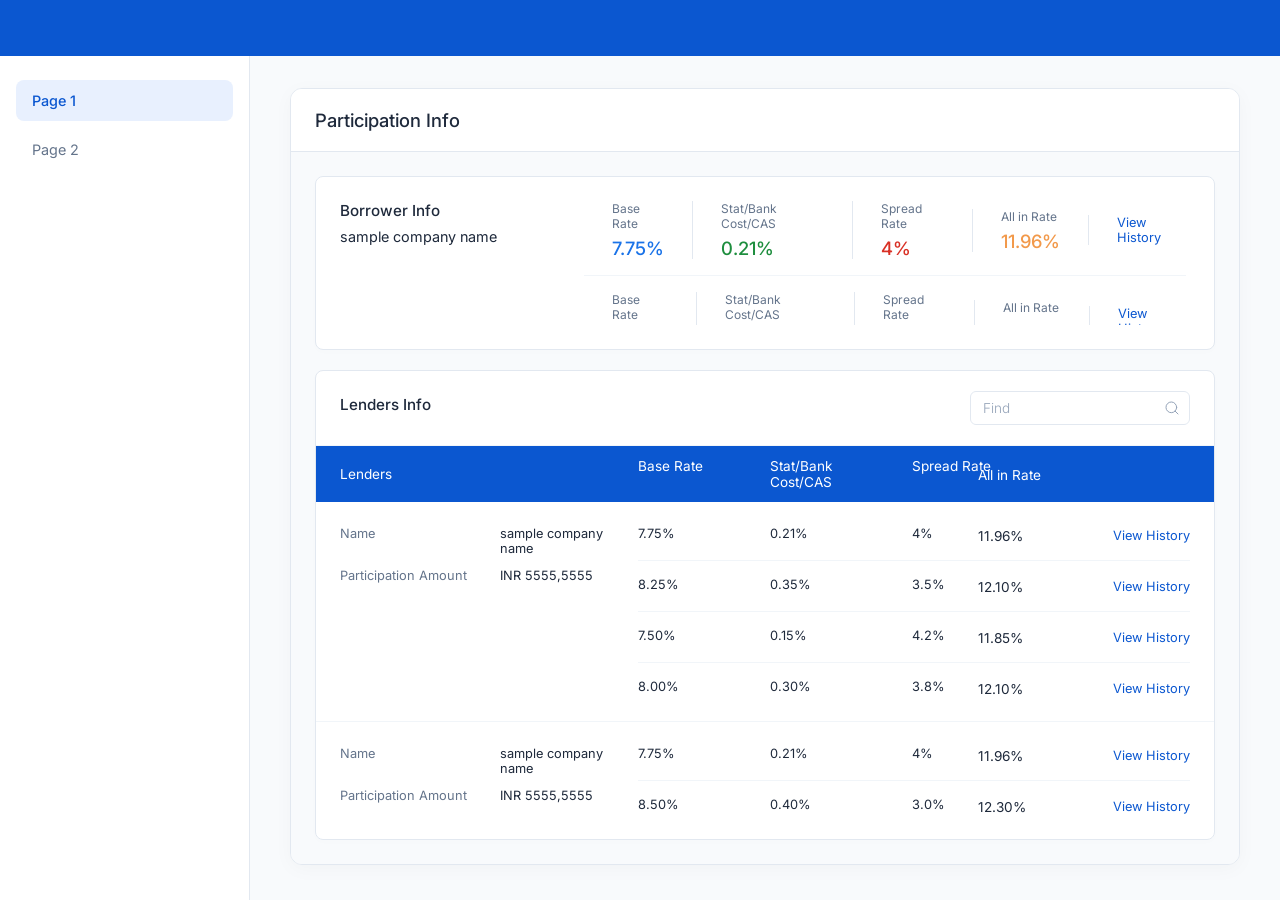
==== commit 68074b2b: "Updated product section" ====
--- a/index.html
+++ b/index.html
@@ -1,5 +1,6 @@
 <!DOCTYPE html>
 <html lang="en">
+
 <head>
     <meta charset="UTF-8">
     <meta name="viewport" content="width=device-width, initial-scale=1.0">
@@ -10,11 +11,12 @@
     <link href="https://fonts.googleapis.com/css2?family=Inter:wght@300;400;500&display=swap" rel="stylesheet">
     <link rel="stylesheet" href="style.css">
 </head>
+
 <body>
     <div class="app-container">
         <!-- Top Blank Header Bar -->
         <header class="app-header"></header>
-        
+
         <div class="app-layout">
             <!-- Left Sidebar Menu -->
             <aside class="app-sidebar">
@@ -23,340 +25,341 @@
                     <a href="loan_info.html" class="nav-item" id="navPage2">Page 2</a>
                 </nav>
             </aside>
-            
+
             <!-- Main Content Area -->
             <main class="app-main">
                 <div class="participation-container">
-            <!-- Modal Header -->
-            <header class="modal-header">
-                <h1 class="modal-title">Participation Info</h1>
-            </header>
-
-            <!-- Modal Content -->
-            <main class="modal-content">
-                <!-- Borrower Info Card (Supports Multiple Rates) -->
-                <section class="borrower-card">
-                    <div class="borrower-main-info">
-                        <h2 class="section-subtitle">Borrower Info</h2>
-                        <div class="company-name">sample company name</div>
-                    </div>
-                    
-                    <div class="borrower-rates-group">
-                        <!-- Active Rate Row 1 -->
-                        <div class="borrower-rates-row">
-                            <div class="borrower-rates-container">
-                                <div class="rate-column">
-                                    <span class="rate-label">Base Rate</span>
-                                    <span class="rate-value rate-blue">7.75%</span>
-                                </div>
-                                <div class="rate-column">
-                                    <span class="rate-label">Bank Cost</span>
-                                    <span class="rate-value rate-green">0.21%</span>
-                                </div>
-                                <div class="rate-column">
-                                    <span class="rate-label">Spread Rate</span>
-                                    <span class="rate-value rate-red">4%</span>
-                                </div>
-                                <div class="rate-column">
-                                    <span class="rate-label">All in Rate</span>
-                                    <span class="rate-value rate-amber">11.96%</span>
-                                </div>
-                                <div class="rate-column rate-action-column">
-                                    <a href="#" class="view-history-link">View History</a>
-                                </div>
-                            </div>
-                        </div>
-
-                        <!-- Active Rate Row 2 -->
-                        <div class="borrower-rates-row">
-                            <div class="borrower-rates-container">
-                                <div class="rate-column">
-                                    <span class="rate-label">Base Rate</span>
-                                    <span class="rate-value rate-blue">8.25%</span>
-                                </div>
-                                <div class="rate-column">
-                                    <span class="rate-label">Bank Cost</span>
-                                    <span class="rate-value rate-green">0.35%</span>
-                                </div>
-                                <div class="rate-column">
-                                    <span class="rate-label">Spread Rate</span>
-                                    <span class="rate-value rate-red">3.5%</span>
-                                </div>
-                                <div class="rate-column">
-                                    <span class="rate-label">All in Rate</span>
-                                    <span class="rate-value rate-amber">12.10%</span>
-                                </div>
-                                <div class="rate-column rate-action-column">
-                                    <a href="#" class="view-history-link">View History</a>
-                                </div>
-                            </div>
-                        </div>
-
-                        <!-- Active Rate Row 3 -->
-                        <div class="borrower-rates-row">
-                            <div class="borrower-rates-container">
-                                <div class="rate-column">
-                                    <span class="rate-label">Base Rate</span>
-                                    <span class="rate-value rate-blue">7.50%</span>
-                                </div>
-                                <div class="rate-column">
-                                    <span class="rate-label">Bank Cost</span>
-                                    <span class="rate-value rate-green">0.15%</span>
-                                </div>
-                                <div class="rate-column">
-                                    <span class="rate-label">Spread Rate</span>
-                                    <span class="rate-value rate-red">4.2%</span>
-                                </div>
-                                <div class="rate-column">
-                                    <span class="rate-label">All in Rate</span>
-                                    <span class="rate-value rate-amber">11.85%</span>
-                                </div>
-                                <div class="rate-column rate-action-column">
-                                    <a href="#" class="view-history-link">View History</a>
-                                </div>
-                            </div>
-                        </div>
-
-                        <!-- Active Rate Row 4 -->
-                        <div class="borrower-rates-row">
-                            <div class="borrower-rates-container">
-                                <div class="rate-column">
-                                    <span class="rate-label">Base Rate</span>
-                                    <span class="rate-value rate-blue">8.00%</span>
-                                </div>
-                                <div class="rate-column">
-                                    <span class="rate-label">Bank Cost</span>
-                                    <span class="rate-value rate-green">0.30%</span>
-                                </div>
-                                <div class="rate-column">
-                                    <span class="rate-label">Spread Rate</span>
-                                    <span class="rate-value rate-red">3.8%</span>
-                                </div>
-                                <div class="rate-column">
-                                    <span class="rate-label">All in Rate</span>
-                                    <span class="rate-value rate-amber">12.10%</span>
-                                </div>
-                                <div class="rate-column rate-action-column">
-                                    <a href="#" class="view-history-link">View History</a>
-                                </div>
-                            </div>
-                        </div>
-                    </div>
-                </section>
-
-                <!-- Lenders Info Section -->
-                <section class="lenders-section">
-                    <div class="lenders-header">
-                        <h2 class="section-subtitle">Lenders Info</h2>
-                        <div class="search-container">
-                            <input type="text" class="search-input" placeholder="Find">
-                            <svg class="search-icon" viewBox="0 0 24 24" fill="none" stroke="currentColor" stroke-width="1.5" stroke-linecap="round" stroke-linejoin="round">
-                                <circle cx="11" cy="11" r="8"></circle>
-                                <line x1="21" y1="21" x2="16.65" y2="16.65"></line>
-                            </svg>
-                        </div>
-                    </div>
-
-                    <!-- Lenders Table -->
-                    <div class="lenders-table">
-                        <!-- Table Header Bar -->
-                        <div class="table-header-bar">
-                            <div class="header-col col-lenders">Lenders</div>
-                            <div class="header-col col-rate-info col-rate-info-header">
-                                <span class="rate-header-item col-base-rate-sub">Base Rate</span>
-                                <span class="rate-header-item col-reserve-rate-sub">Bank Cost</span>
-                                <span class="rate-header-item col-spread-rate-sub">Spread Rate</span>
-                            </div>
-                            <div class="header-col col-all-in-rate">All in Rate</div>
-                        </div>
-
-                        <!-- Table Body -->
-                        <div class="table-body">
-                            <!-- Row 1 (Multiple Active Rates) -->
-                            <div class="table-row table-row-multiple">
-                                <div class="row-col col-lenders">
-                                    <div class="meta-item">
-                                        <span class="meta-label">Name</span>
-                                        <span class="meta-value">sample company name</span>
-                                    </div>
-                                    <div class="meta-item">
-                                        <span class="meta-label">Participation Amount</span>
-                                        <span class="meta-value currency-value">INR 5555,5555</span>
+                    <!-- Modal Header -->
+                    <header class="modal-header">
+                        <h1 class="modal-title">Participation Info</h1>
+                    </header>
+
+                    <!-- Modal Content -->
+                    <main class="modal-content">
+                        <!-- Borrower Info Card (Supports Multiple Rates) -->
+                        <section class="borrower-card">
+                            <div class="borrower-main-info">
+                                <h2 class="section-subtitle">Borrower Info</h2>
+                                <div class="company-name">sample company name</div>
+                            </div>
+
+                            <div class="borrower-rates-group">
+                                <!-- Active Rate Row 1 -->
+                                <div class="borrower-rates-row">
+                                    <div class="borrower-rates-container">
+                                        <div class="rate-column">
+                                            <span class="rate-label">Base Rate</span>
+                                            <span class="rate-value rate-blue">7.75%</span>
+                                        </div>
+                                        <div class="rate-column">
+                                            <span class="rate-label">Stat/Bank Cost/CAS</span>
+                                            <span class="rate-value rate-green">0.21%</span>
+                                        </div>
+                                        <div class="rate-column">
+                                            <span class="rate-label">Spread Rate</span>
+                                            <span class="rate-value rate-red">4%</span>
+                                        </div>
+                                        <div class="rate-column">
+                                            <span class="rate-label">All in Rate</span>
+                                            <span class="rate-value rate-amber">11.96%</span>
+                                        </div>
+                                        <div class="rate-column rate-action-column">
+                                            <a href="#" class="view-history-link">View History</a>
+                                        </div>
                                     </div>
                                 </div>
-                                
-                                <div class="lender-rates-group">
-                                    <!-- Rate Set 1 -->
-                                    <div class="lender-rates-row">
-                                        <div class="row-col col-rate-info">
-                                            <div class="meta-item col-base-rate-sub">
-                                                <span class="meta-label">Base Rate</span>
-                                                <span class="meta-value">7.75%</span>
-                                            </div>
-                                            <div class="meta-item col-reserve-rate-sub">
-                                                <span class="meta-label">Bank Cost</span>
-                                                <span class="meta-value">0.21%</span>
-                                            </div>
-                                            <div class="meta-item col-spread-rate-sub">
-                                                <span class="meta-label">Spread Rate</span>
-                                                <span class="meta-value">4%</span>
-                                            </div>
-                                        </div>
-                                        <div class="row-col col-all-in-rate">
-                                            <span class="all-in-rate-value">11.96%</span>
-                                        </div>
-                                        <div class="row-col col-actions">
-                                            <a href="#" class="view-history-link">View History</a>
-                                        </div>
-                                    </div>
-
-                                    <!-- Rate Set 2 -->
-                                    <div class="lender-rates-row">
-                                        <div class="row-col col-rate-info">
-                                            <div class="meta-item col-base-rate-sub">
-                                                <span class="meta-label">Base Rate</span>
-                                                <span class="meta-value">8.25%</span>
-                                            </div>
-                                            <div class="meta-item col-reserve-rate-sub">
-                                                <span class="meta-label">Bank Cost</span>
-                                                <span class="meta-value">0.35%</span>
-                                            </div>
-                                            <div class="meta-item col-spread-rate-sub">
-                                                <span class="meta-label">Spread Rate</span>
-                                                <span class="meta-value">3.5%</span>
-                                            </div>
-                                        </div>
-                                        <div class="row-col col-all-in-rate">
-                                            <span class="all-in-rate-value">12.10%</span>
-                                        </div>
-                                        <div class="row-col col-actions">
-                                            <a href="#" class="view-history-link">View History</a>
-                                        </div>
-                                    </div>
-
-                                    <!-- Rate Set 3 -->
-                                    <div class="lender-rates-row">
-                                        <div class="row-col col-rate-info">
-                                            <div class="meta-item col-base-rate-sub">
-                                                <span class="meta-label">Base Rate</span>
-                                                <span class="meta-value">7.50%</span>
-                                            </div>
-                                            <div class="meta-item col-reserve-rate-sub">
-                                                <span class="meta-label">Bank Cost</span>
-                                                <span class="meta-value">0.15%</span>
-                                            </div>
-                                            <div class="meta-item col-spread-rate-sub">
-                                                <span class="meta-label">Spread Rate</span>
-                                                <span class="meta-value">4.2%</span>
-                                            </div>
-                                        </div>
-                                        <div class="row-col col-all-in-rate">
-                                            <span class="all-in-rate-value">11.85%</span>
-                                        </div>
-                                        <div class="row-col col-actions">
-                                            <a href="#" class="view-history-link">View History</a>
-                                        </div>
-                                    </div>
-
-                                    <!-- Rate Set 4 -->
-                                    <div class="lender-rates-row">
-                                        <div class="row-col col-rate-info">
-                                            <div class="meta-item col-base-rate-sub">
-                                                <span class="meta-label">Base Rate</span>
-                                                <span class="meta-value">8.00%</span>
-                                            </div>
-                                            <div class="meta-item col-reserve-rate-sub">
-                                                <span class="meta-label">Bank Cost</span>
-                                                <span class="meta-value">0.30%</span>
-                                            </div>
-                                            <div class="meta-item col-spread-rate-sub">
-                                                <span class="meta-label">Spread Rate</span>
-                                                <span class="meta-value">3.8%</span>
-                                            </div>
-                                        </div>
-                                        <div class="row-col col-all-in-rate">
-                                            <span class="all-in-rate-value">12.10%</span>
-                                        </div>
-                                        <div class="row-col col-actions">
+
+                                <!-- Active Rate Row 2 -->
+                                <div class="borrower-rates-row">
+                                    <div class="borrower-rates-container">
+                                        <div class="rate-column">
+                                            <span class="rate-label">Base Rate</span>
+                                            <span class="rate-value rate-blue">8.25%</span>
+                                        </div>
+                                        <div class="rate-column">
+                                            <span class="rate-label">Stat/Bank Cost/CAS</span>
+                                            <span class="rate-value rate-green">0.35%</span>
+                                        </div>
+                                        <div class="rate-column">
+                                            <span class="rate-label">Spread Rate</span>
+                                            <span class="rate-value rate-red">3.5%</span>
+                                        </div>
+                                        <div class="rate-column">
+                                            <span class="rate-label">All in Rate</span>
+                                            <span class="rate-value rate-amber">12.10%</span>
+                                        </div>
+                                        <div class="rate-column rate-action-column">
                                             <a href="#" class="view-history-link">View History</a>
                                         </div>
                                     </div>
                                 </div>
-                            </div>
-
-                            <!-- Row 2 (Multiple Active Rates) -->
-                            <div class="table-row table-row-multiple">
-                                <div class="row-col col-lenders">
-                                    <div class="meta-item">
-                                        <span class="meta-label">Name</span>
-                                        <span class="meta-value">sample company name</span>
-                                    </div>
-                                    <div class="meta-item">
-                                        <span class="meta-label">Participation Amount</span>
-                                        <span class="meta-value currency-value">INR 5555,5555</span>
+
+                                <!-- Active Rate Row 3 -->
+                                <div class="borrower-rates-row">
+                                    <div class="borrower-rates-container">
+                                        <div class="rate-column">
+                                            <span class="rate-label">Base Rate</span>
+                                            <span class="rate-value rate-blue">7.50%</span>
+                                        </div>
+                                        <div class="rate-column">
+                                            <span class="rate-label">Stat/Bank Cost/CAS</span>
+                                            <span class="rate-value rate-green">0.15%</span>
+                                        </div>
+                                        <div class="rate-column">
+                                            <span class="rate-label">Spread Rate</span>
+                                            <span class="rate-value rate-red">4.2%</span>
+                                        </div>
+                                        <div class="rate-column">
+                                            <span class="rate-label">All in Rate</span>
+                                            <span class="rate-value rate-amber">11.85%</span>
+                                        </div>
+                                        <div class="rate-column rate-action-column">
+                                            <a href="#" class="view-history-link">View History</a>
+                                        </div>
                                     </div>
                                 </div>
-                                
-                                <div class="lender-rates-group">
-                                    <!-- Rate Set 1 -->
-                                    <div class="lender-rates-row">
-                                        <div class="row-col col-rate-info">
-                                            <div class="meta-item col-base-rate-sub">
-                                                <span class="meta-label">Base Rate</span>
-                                                <span class="meta-value">7.75%</span>
-                                            </div>
-                                            <div class="meta-item col-reserve-rate-sub">
-                                                <span class="meta-label">Bank Cost</span>
-                                                <span class="meta-value">0.21%</span>
-                                            </div>
-                                            <div class="meta-item col-spread-rate-sub">
-                                                <span class="meta-label">Spread Rate</span>
-                                                <span class="meta-value">4%</span>
-                                            </div>
-                                        </div>
-                                        <div class="row-col col-all-in-rate">
-                                            <span class="all-in-rate-value">11.96%</span>
-                                        </div>
-                                        <div class="row-col col-actions">
-                                            <a href="#" class="view-history-link">View History</a>
-                                        </div>
-                                    </div>
-
-                                    <!-- Rate Set 2 -->
-                                    <div class="lender-rates-row">
-                                        <div class="row-col col-rate-info">
-                                            <div class="meta-item col-base-rate-sub">
-                                                <span class="meta-label">Base Rate</span>
-                                                <span class="meta-value">8.50%</span>
-                                            </div>
-                                            <div class="meta-item col-reserve-rate-sub">
-                                                <span class="meta-label">Bank Cost</span>
-                                                <span class="meta-value">0.40%</span>
-                                            </div>
-                                            <div class="meta-item col-spread-rate-sub">
-                                                <span class="meta-label">Spread Rate</span>
-                                                <span class="meta-value">3.0%</span>
-                                            </div>
-                                        </div>
-                                        <div class="row-col col-all-in-rate">
-                                            <span class="all-in-rate-value">12.30%</span>
-                                        </div>
-                                        <div class="row-col col-actions">
+
+                                <!-- Active Rate Row 4 -->
+                                <div class="borrower-rates-row">
+                                    <div class="borrower-rates-container">
+                                        <div class="rate-column">
+                                            <span class="rate-label">Base Rate</span>
+                                            <span class="rate-value rate-blue">8.00%</span>
+                                        </div>
+                                        <div class="rate-column">
+                                            <span class="rate-label">Stat/Bank Cost/CAS</span>
+                                            <span class="rate-value rate-green">0.30%</span>
+                                        </div>
+                                        <div class="rate-column">
+                                            <span class="rate-label">Spread Rate</span>
+                                            <span class="rate-value rate-red">3.8%</span>
+                                        </div>
+                                        <div class="rate-column">
+                                            <span class="rate-label">All in Rate</span>
+                                            <span class="rate-value rate-amber">12.10%</span>
+                                        </div>
+                                        <div class="rate-column rate-action-column">
                                             <a href="#" class="view-history-link">View History</a>
                                         </div>
                                     </div>
                                 </div>
                             </div>
-                        </div>
-                    </div>
-                </section>
-
-                <!-- Space for main page end -->
+                        </section>
+
+                        <!-- Lenders Info Section -->
+                        <section class="lenders-section">
+                            <div class="lenders-header">
+                                <h2 class="section-subtitle">Lenders Info</h2>
+                                <div class="search-container">
+                                    <input type="text" class="search-input" placeholder="Find">
+                                    <svg class="search-icon" viewBox="0 0 24 24" fill="none" stroke="currentColor"
+                                        stroke-width="1.5" stroke-linecap="round" stroke-linejoin="round">
+                                        <circle cx="11" cy="11" r="8"></circle>
+                                        <line x1="21" y1="21" x2="16.65" y2="16.65"></line>
+                                    </svg>
+                                </div>
+                            </div>
+
+                            <!-- Lenders Table -->
+                            <div class="lenders-table">
+                                <!-- Table Header Bar -->
+                                <div class="table-header-bar">
+                                    <div class="header-col col-lenders">Lenders</div>
+                                    <div class="header-col col-rate-info col-rate-info-header">
+                                        <span class="rate-header-item col-base-rate-sub">Base Rate</span>
+                                        <span class="rate-header-item col-reserve-rate-sub">Stat/Bank Cost/CAS</span>
+                                        <span class="rate-header-item col-spread-rate-sub">Spread Rate</span>
+                                    </div>
+                                    <div class="header-col col-all-in-rate">All in Rate</div>
+                                </div>
+
+                                <!-- Table Body -->
+                                <div class="table-body">
+                                    <!-- Row 1 (Multiple Active Rates) -->
+                                    <div class="table-row table-row-multiple">
+                                        <div class="row-col col-lenders">
+                                            <div class="meta-item">
+                                                <span class="meta-label">Name</span>
+                                                <span class="meta-value">sample company name</span>
+                                            </div>
+                                            <div class="meta-item">
+                                                <span class="meta-label">Participation Amount</span>
+                                                <span class="meta-value currency-value">INR 5555,5555</span>
+                                            </div>
+                                        </div>
+
+                                        <div class="lender-rates-group">
+                                            <!-- Rate Set 1 -->
+                                            <div class="lender-rates-row">
+                                                <div class="row-col col-rate-info">
+                                                    <div class="meta-item col-base-rate-sub">
+                                                        <span class="meta-label">Base Rate</span>
+                                                        <span class="meta-value">7.75%</span>
+                                                    </div>
+                                                    <div class="meta-item col-reserve-rate-sub">
+                                                        <span class="meta-label">Stat/Bank Cost/CAS</span>
+                                                        <span class="meta-value">0.21%</span>
+                                                    </div>
+                                                    <div class="meta-item col-spread-rate-sub">
+                                                        <span class="meta-label">Spread Rate</span>
+                                                        <span class="meta-value">4%</span>
+                                                    </div>
+                                                </div>
+                                                <div class="row-col col-all-in-rate">
+                                                    <span class="all-in-rate-value">11.96%</span>
+                                                </div>
+                                                <div class="row-col col-actions">
+                                                    <a href="#" class="view-history-link">View History</a>
+                                                </div>
+                                            </div>
+
+                                            <!-- Rate Set 2 -->
+                                            <div class="lender-rates-row">
+                                                <div class="row-col col-rate-info">
+                                                    <div class="meta-item col-base-rate-sub">
+                                                        <span class="meta-label">Base Rate</span>
+                                                        <span class="meta-value">8.25%</span>
+                                                    </div>
+                                                    <div class="meta-item col-reserve-rate-sub">
+                                                        <span class="meta-label">Stat/Bank Cost/CAS</span>
+                                                        <span class="meta-value">0.35%</span>
+                                                    </div>
+                                                    <div class="meta-item col-spread-rate-sub">
+                                                        <span class="meta-label">Spread Rate</span>
+                                                        <span class="meta-value">3.5%</span>
+                                                    </div>
+                                                </div>
+                                                <div class="row-col col-all-in-rate">
+                                                    <span class="all-in-rate-value">12.10%</span>
+                                                </div>
+                                                <div class="row-col col-actions">
+                                                    <a href="#" class="view-history-link">View History</a>
+                                                </div>
+                                            </div>
+
+                                            <!-- Rate Set 3 -->
+                                            <div class="lender-rates-row">
+                                                <div class="row-col col-rate-info">
+                                                    <div class="meta-item col-base-rate-sub">
+                                                        <span class="meta-label">Base Rate</span>
+                                                        <span class="meta-value">7.50%</span>
+                                                    </div>
+                                                    <div class="meta-item col-reserve-rate-sub">
+                                                        <span class="meta-label">Stat/Bank Cost/CAS</span>
+                                                        <span class="meta-value">0.15%</span>
+                                                    </div>
+                                                    <div class="meta-item col-spread-rate-sub">
+                                                        <span class="meta-label">Spread Rate</span>
+                                                        <span class="meta-value">4.2%</span>
+                                                    </div>
+                                                </div>
+                                                <div class="row-col col-all-in-rate">
+                                                    <span class="all-in-rate-value">11.85%</span>
+                                                </div>
+                                                <div class="row-col col-actions">
+                                                    <a href="#" class="view-history-link">View History</a>
+                                                </div>
+                                            </div>
+
+                                            <!-- Rate Set 4 -->
+                                            <div class="lender-rates-row">
+                                                <div class="row-col col-rate-info">
+                                                    <div class="meta-item col-base-rate-sub">
+                                                        <span class="meta-label">Base Rate</span>
+                                                        <span class="meta-value">8.00%</span>
+                                                    </div>
+                                                    <div class="meta-item col-reserve-rate-sub">
+                                                        <span class="meta-label">Stat/Bank Cost/CAS</span>
+                                                        <span class="meta-value">0.30%</span>
+                                                    </div>
+                                                    <div class="meta-item col-spread-rate-sub">
+                                                        <span class="meta-label">Spread Rate</span>
+                                                        <span class="meta-value">3.8%</span>
+                                                    </div>
+                                                </div>
+                                                <div class="row-col col-all-in-rate">
+                                                    <span class="all-in-rate-value">12.10%</span>
+                                                </div>
+                                                <div class="row-col col-actions">
+                                                    <a href="#" class="view-history-link">View History</a>
+                                                </div>
+                                            </div>
+                                        </div>
+                                    </div>
+
+                                    <!-- Row 2 (Multiple Active Rates) -->
+                                    <div class="table-row table-row-multiple">
+                                        <div class="row-col col-lenders">
+                                            <div class="meta-item">
+                                                <span class="meta-label">Name</span>
+                                                <span class="meta-value">sample company name</span>
+                                            </div>
+                                            <div class="meta-item">
+                                                <span class="meta-label">Participation Amount</span>
+                                                <span class="meta-value currency-value">INR 5555,5555</span>
+                                            </div>
+                                        </div>
+
+                                        <div class="lender-rates-group">
+                                            <!-- Rate Set 1 -->
+                                            <div class="lender-rates-row">
+                                                <div class="row-col col-rate-info">
+                                                    <div class="meta-item col-base-rate-sub">
+                                                        <span class="meta-label">Base Rate</span>
+                                                        <span class="meta-value">7.75%</span>
+                                                    </div>
+                                                    <div class="meta-item col-reserve-rate-sub">
+                                                        <span class="meta-label">Stat/Bank Cost/CAS</span>
+                                                        <span class="meta-value">0.21%</span>
+                                                    </div>
+                                                    <div class="meta-item col-spread-rate-sub">
+                                                        <span class="meta-label">Spread Rate</span>
+                                                        <span class="meta-value">4%</span>
+                                                    </div>
+                                                </div>
+                                                <div class="row-col col-all-in-rate">
+                                                    <span class="all-in-rate-value">11.96%</span>
+                                                </div>
+                                                <div class="row-col col-actions">
+                                                    <a href="#" class="view-history-link">View History</a>
+                                                </div>
+                                            </div>
+
+                                            <!-- Rate Set 2 -->
+                                            <div class="lender-rates-row">
+                                                <div class="row-col col-rate-info">
+                                                    <div class="meta-item col-base-rate-sub">
+                                                        <span class="meta-label">Base Rate</span>
+                                                        <span class="meta-value">8.50%</span>
+                                                    </div>
+                                                    <div class="meta-item col-reserve-rate-sub">
+                                                        <span class="meta-label">Stat/Bank Cost/CAS</span>
+                                                        <span class="meta-value">0.40%</span>
+                                                    </div>
+                                                    <div class="meta-item col-spread-rate-sub">
+                                                        <span class="meta-label">Spread Rate</span>
+                                                        <span class="meta-value">3.0%</span>
+                                                    </div>
+                                                </div>
+                                                <div class="row-col col-all-in-rate">
+                                                    <span class="all-in-rate-value">12.30%</span>
+                                                </div>
+                                                <div class="row-col col-actions">
+                                                    <a href="#" class="view-history-link">View History</a>
+                                                </div>
+                                            </div>
+                                        </div>
+                                    </div>
+                                </div>
+                            </div>
+                        </section>
+
+                        <!-- Space for main page end -->
+                    </main>
+                </div>
             </main>
         </div>
-    </main>
-</div>
-</div>
+    </div>
 
     <!-- History Popup Modal (Triggered by View History links) -->
     <div class="popup-overlay" id="historyPopup">
@@ -365,7 +368,8 @@
             <header class="popup-header">
                 <h1 class="popup-title">Participation Info</h1>
                 <button class="popup-close-btn" id="closePopupBtn" aria-label="Close popup">
-                    <svg viewBox="0 0 24 24" fill="none" stroke="currentColor" stroke-width="1.5" stroke-linecap="round" stroke-linejoin="round">
+                    <svg viewBox="0 0 24 24" fill="none" stroke="currentColor" stroke-width="1.5" stroke-linecap="round"
+                        stroke-linejoin="round">
                         <line x1="18" y1="6" x2="6" y2="18"></line>
                         <line x1="6" y1="6" x2="18" y2="18"></line>
                     </svg>
@@ -380,14 +384,14 @@
                         <h2 class="popup-subtitle" id="popupSubtitle">Borrower Info</h2>
                         <div class="popup-company-name" id="popupCompanyName">sample company name</div>
                     </div>
-                    
+
                     <div class="popup-rates-container" id="popupRatesContainer">
                         <div class="popup-rate-column">
                             <span class="popup-rate-label">Base Rate</span>
                             <span class="popup-rate-value rate-blue">7.75%</span>
                         </div>
                         <div class="popup-rate-column">
-                            <span class="popup-rate-label">Bank Cost</span>
+                            <span class="popup-rate-label">Stat/Bank Cost/CAS</span>
                             <span class="popup-rate-value rate-green">0.21%</span>
                         </div>
                         <div class="popup-rate-column">
@@ -408,7 +412,8 @@
                         <div class="popup-history-actions">
                             <!-- Download Button -->
                             <button class="popup-action-btn download-btn">
-                                <svg class="btn-icon" viewBox="0 0 24 24" fill="none" stroke="currentColor" stroke-width="2" stroke-linecap="round" stroke-linejoin="round">
+                                <svg class="btn-icon" viewBox="0 0 24 24" fill="none" stroke="currentColor"
+                                    stroke-width="2" stroke-linecap="round" stroke-linejoin="round">
                                     <path d="M21 15v4a2 2 0 0 1-2 2H5a2 2 0 0 1-2-2v-4"></path>
                                     <polyline points="7 10 12 15 17 10"></polyline>
                                     <line x1="12" y1="15" x2="12" y2="3"></line>
@@ -418,7 +423,8 @@
 
                             <!-- Filter Button -->
                             <button class="popup-action-btn filter-btn" id="popupFilterBtn">
-                                <svg class="btn-icon" viewBox="0 0 24 24" fill="none" stroke="currentColor" stroke-width="2" stroke-linecap="round" stroke-linejoin="round">
+                                <svg class="btn-icon" viewBox="0 0 24 24" fill="none" stroke="currentColor"
+                                    stroke-width="2" stroke-linecap="round" stroke-linejoin="round">
                                     <polygon points="22 3 2 3 10 12.46 10 19 14 21 14 12.46 22 3"></polygon>
                                 </svg>
                                 Filter
@@ -430,19 +436,21 @@
                                 <div class="popup-calendar-panel" id="popupCalendarPanel">
                                     <header class="popup-calendar-header">
                                         <button class="cal-nav-btn prev-month" aria-label="Previous months">
-                                            <svg viewBox="0 0 24 24" fill="none" stroke="currentColor" stroke-width="1.5" stroke-linecap="round" stroke-linejoin="round">
+                                            <svg viewBox="0 0 24 24" fill="none" stroke="currentColor"
+                                                stroke-width="1.5" stroke-linecap="round" stroke-linejoin="round">
                                                 <polyline points="15 18 9 12 15 6"></polyline>
                                             </svg>
                                         </button>
                                         <span class="popup-calendar-month-title">May 2025</span>
                                         <span class="popup-calendar-month-title">June 2025</span>
                                         <button class="cal-nav-btn next-month" aria-label="Next months">
-                                            <svg viewBox="0 0 24 24" fill="none" stroke="currentColor" stroke-width="1.5" stroke-linecap="round" stroke-linejoin="round">
+                                            <svg viewBox="0 0 24 24" fill="none" stroke="currentColor"
+                                                stroke-width="1.5" stroke-linecap="round" stroke-linejoin="round">
                                                 <polyline points="9 18 15 12 9 6"></polyline>
                                             </svg>
                                         </button>
                                     </header>
-                                    
+
                                     <div class="popup-calendar-grids-container">
                                         <!-- May 2025 -->
                                         <div class="popup-calendar-grid">
@@ -462,7 +470,7 @@
                                             <div class="day-number range-selected">2</div>
                                             <div class="day-number range-selected">3</div>
                                             <div class="day-number range-selected">4</div>
-                                            
+
                                             <div class="day-number range-selected">5</div>
                                             <div class="day-number range-selected">6</div>
                                             <div class="day-number range-selected">7</div>
@@ -470,7 +478,7 @@
                                             <div class="day-number range-selected">9</div>
                                             <div class="day-number range-selected">10</div>
                                             <div class="day-number range-selected">11</div>
-                                            
+
                                             <div class="day-number range-selected">12</div>
                                             <div class="day-number range-selected">13</div>
                                             <div class="day-number range-selected">14</div>
@@ -478,7 +486,7 @@
                                             <div class="day-number range-selected">16</div>
                                             <div class="day-number range-selected">17</div>
                                             <div class="day-number range-selected">18</div>
-                                            
+
                                             <div class="day-number range-selected">19</div>
                                             <div class="day-number range-selected">20</div>
                                             <div class="day-number range-selected">21</div>
@@ -486,7 +494,7 @@
                                             <div class="day-number">23</div>
                                             <div class="day-number">24</div>
                                             <div class="day-number">25</div>
-                                            
+
                                             <div class="day-number">26</div>
                                             <div class="day-number">27</div>
                                             <div class="day-number">28</div>
@@ -514,7 +522,7 @@
                                             <div class="day-number other-month">30</div>
                                             <div class="day-number other-month">31</div>
                                             <div class="day-number">1</div>
-                                            
+
                                             <div class="day-number">2</div>
                                             <div class="day-number">3</div>
                                             <div class="day-number">4</div>
@@ -522,7 +530,7 @@
                                             <div class="day-number">6</div>
                                             <div class="day-number">7</div>
                                             <div class="day-number">8</div>
-                                            
+
                                             <div class="day-number">9</div>
                                             <div class="day-number">10</div>
                                             <div class="day-number">11</div>
@@ -530,7 +538,7 @@
                                             <div class="day-number">13</div>
                                             <div class="day-number">14</div>
                                             <div class="day-number">15</div>
-                                            
+
                                             <div class="day-number">16</div>
                                             <div class="day-number">17</div>
                                             <div class="day-number">18</div>
@@ -538,7 +546,7 @@
                                             <div class="day-number">20</div>
                                             <div class="day-number">21</div>
                                             <div class="day-number">22</div>
-                                            
+
                                             <div class="day-number">23</div>
                                             <div class="day-number">24</div>
                                             <div class="day-number">25</div>
@@ -546,7 +554,7 @@
                                             <div class="day-number">27</div>
                                             <div class="day-number">28</div>
                                             <div class="day-number">29</div>
-                                            
+
                                             <div class="day-number">30</div>
                                             <div class="day-number other-month">1</div>
                                             <div class="day-number other-month">2</div>
@@ -594,7 +602,8 @@
                             <!-- Find Input -->
                             <div class="popup-search-container">
                                 <input type="text" class="popup-search-input" id="popupSearchInput" placeholder="Find">
-                                <svg class="search-icon" viewBox="0 0 24 24" fill="none" stroke="currentColor" stroke-width="1.5" stroke-linecap="round" stroke-linejoin="round">
+                                <svg class="search-icon" viewBox="0 0 24 24" fill="none" stroke="currentColor"
+                                    stroke-width="1.5" stroke-linecap="round" stroke-linejoin="round">
                                     <circle cx="11" cy="11" r="8"></circle>
                                     <line x1="21" y1="21" x2="16.65" y2="16.65"></line>
                                 </svg>
@@ -609,9 +618,9 @@
                                 <tr>
                                     <th class="h-col-hash">#</th>
                                     <th class="h-col-date">Effective Date</th>
-                                    <th class="h-col-rate h-col-rate-index">Rate Index</th>
+                                    <th class="h-col-rate h-col-base-index">Base Index</th>
                                     <th class="h-col-rate">Base Rate</th>
-                                    <th class="h-col-rate">Bank Cost</th>
+                                    <th class="h-col-rate">Stat/Bank Cost/CAS</th>
                                     <th class="h-col-rate">Spread Rate</th>
                                     <th class="h-col-rate">All in Rate</th>
                                 </tr>
@@ -620,7 +629,7 @@
                                 <tr>
                                     <td>1</td>
                                     <td>07 May 2025</td>
-                                    <td class="col-rate-index-val">7.10 %</td>
+                                    <td class="col-base-index-val">JIBAR</td>
                                     <td>7.10 %</td>
                                     <td>1.10 %</td>
                                     <td>2.25 %</td>
@@ -629,7 +638,7 @@
                                 <tr>
                                     <td>2</td>
                                     <td>01 May 2025</td>
-                                    <td class="col-rate-index-val">7.00 %</td>
+                                    <td class="col-base-index-val">JIBAR</td>
                                     <td>7.00 %</td>
                                     <td>1.00 %</td>
                                     <td>2.30 %</td>
@@ -638,7 +647,7 @@
                                 <tr>
                                     <td>3</td>
                                     <td>01 Apr 2025</td>
-                                    <td class="col-rate-index-val">6.85 %</td>
+                                    <td class="col-base-index-val">FIXED</td>
                                     <td>6.85 %</td>
                                     <td>1.00 %</td>
                                     <td>2.25 %</td>
@@ -647,7 +656,7 @@
                                 <tr>
                                     <td>4</td>
                                     <td>01 Mar 2025</td>
-                                    <td class="col-rate-index-val">6.65 %</td>
+                                    <td class="col-base-index-val">JIBAR</td>
                                     <td>6.65 %</td>
                                     <td>1.00 %</td>
                                     <td>2.20 %</td>
@@ -656,7 +665,7 @@
                                 <tr>
                                     <td>5</td>
                                     <td>01 Feb 2025</td>
-                                    <td class="col-rate-index-val">6.50 %</td>
+                                    <td class="col-base-index-val">JIBAR</td>
                                     <td>6.50 %</td>
                                     <td>1.00 %</td>
                                     <td>2.15 %</td>
@@ -665,7 +674,7 @@
                                 <tr>
                                     <td>6</td>
                                     <td>01 Jan 2025</td>
-                                    <td class="col-rate-index-val">6.30 %</td>
+                                    <td class="col-base-index-val">FIXED</td>
                                     <td>6.30 %</td>
                                     <td>1.00 %</td>
                                     <td>2.10 %</td>
@@ -674,7 +683,7 @@
                                 <tr>
                                     <td>7</td>
                                     <td>01 Dec 2024</td>
-                                    <td class="col-rate-index-val">6.10 %</td>
+                                    <td class="col-base-index-val">JIBAR</td>
                                     <td>6.10 %</td>
                                     <td>1.00 %</td>
                                     <td>2.05 %</td>
@@ -683,7 +692,7 @@
                                 <tr>
                                     <td>8</td>
                                     <td>01 Nov 2024</td>
-                                    <td class="col-rate-index-val">5.95 %</td>
+                                    <td class="col-base-index-val">JIBAR</td>
                                     <td>5.95 %</td>
                                     <td>1.00 %</td>
                                     <td>2.00 %</td>
@@ -715,7 +724,7 @@
         const viewHistoryLinks = document.querySelectorAll('.view-history-link');
         const historyPopup = document.getElementById('historyPopup');
         const closePopupBtn = document.getElementById('closePopupBtn');
-        
+
         // Popup inputs
         const popupSubtitle = document.getElementById('popupSubtitle');
         const popupCompanyName = document.getElementById('popupCompanyName');
@@ -725,28 +734,28 @@
         viewHistoryLinks.forEach(link => {
             link.addEventListener('click', (e) => {
                 e.preventDefault();
-                
+
                 let isBorrower = false;
                 let companyName = "sample company name";
                 let baseRate = "";
                 let reserveRate = "";
                 let spreadRate = "";
                 let allInRate = "";
-                
+
                 // Determine if borrower or lender
                 const borrowerCard = link.closest('.borrower-card');
                 if (borrowerCard) {
                     isBorrower = true;
                     const compNameEl = borrowerCard.querySelector('.company-name');
                     if (compNameEl) companyName = compNameEl.textContent.trim();
-                    
+
                     const ratesRow = link.closest('.borrower-rates-row');
                     if (ratesRow) {
                         const baseEl = ratesRow.querySelector('.rate-blue');
                         const reserveEl = ratesRow.querySelector('.rate-green');
                         const spreadEl = ratesRow.querySelector('.rate-red');
                         const allInEl = ratesRow.querySelector('.rate-amber');
-                        
+
                         if (baseEl) baseRate = baseEl.textContent.trim();
                         if (reserveEl) reserveRate = reserveEl.textContent.trim();
                         if (spreadEl) spreadRate = spreadEl.textContent.trim();
@@ -759,35 +768,35 @@
                         const nameEl = tableRow.querySelector('.col-lenders .meta-value');
                         if (nameEl) companyName = nameEl.textContent.trim();
                     }
-                    
+
                     const lenderRow = link.closest('.lender-rates-row');
                     if (lenderRow) {
                         const baseEl = lenderRow.querySelector('.col-base-rate-sub .meta-value');
                         const reserveEl = lenderRow.querySelector('.col-reserve-rate-sub .meta-value');
                         const spreadEl = lenderRow.querySelector('.col-spread-rate-sub .meta-value');
                         const allInEl = lenderRow.querySelector('.col-all-in-rate .all-in-rate-value');
-                        
+
                         if (baseEl) baseRate = baseEl.textContent.trim();
                         if (reserveEl) reserveRate = reserveEl.textContent.trim();
                         if (spreadEl) spreadRate = spreadEl.textContent.trim();
                         if (allInEl) allInRate = allInEl.textContent.trim();
                     }
                 }
-                
+
                 // Populate popup values
                 popupSubtitle.textContent = isBorrower ? "Borrower Info" : "Lender Info";
                 popupCompanyName.textContent = companyName;
                 popupHistoryTitle.textContent = companyName;
-                
+
                 const historyTable = document.getElementById('historyTable');
                 if (historyTable) {
                     if (isBorrower) {
-                        historyTable.classList.remove('show-rate-index');
+                        historyTable.classList.remove('show-base-index');
                     } else {
-                        historyTable.classList.add('show-rate-index');
+                        historyTable.classList.add('show-base-index');
                     }
                 }
-                
+
                 // Load single rate row HTML
                 const singleRateHtml = `
                     <div class="popup-rate-column">
@@ -795,7 +804,7 @@
                         <span class="popup-rate-value rate-blue">${baseRate}</span>
                     </div>
                     <div class="popup-rate-column">
-                        <span class="popup-rate-label">Bank Cost</span>
+                        <span class="popup-rate-label">Stat/Bank Cost/CAS</span>
                         <span class="popup-rate-value rate-green">${reserveRate}</span>
                     </div>
                     <div class="popup-rate-column">
@@ -808,7 +817,7 @@
                     </div>
                 `;
                 popupRatesContainer.innerHTML = singleRateHtml;
-                
+
                 // Open popup
                 historyPopup.classList.add('active');
                 document.body.style.overflow = 'hidden'; // prevent scroll behind
@@ -821,7 +830,7 @@
             document.body.style.overflow = '';
             popupFilterPopover.classList.remove('active');
         });
-        
+
         // Also close on background click
         historyPopup.addEventListener('click', (e) => {
             if (e.target === historyPopup) {
@@ -830,7 +839,7 @@
                 popupFilterPopover.classList.remove('active');
             }
         });
-        
+
         // Close on escape key
         document.addEventListener('keydown', (e) => {
             if (e.key === 'Escape' && historyPopup.classList.contains('active')) {
@@ -899,7 +908,7 @@
             const query = popupSearchInput.value.toLowerCase().trim();
             const currentRows = document.querySelectorAll('#historyTable tbody tr');
             let visibleCount = 0;
-            
+
             currentRows.forEach(row => {
                 const text = row.textContent.toLowerCase();
                 if (text.includes(query)) {
@@ -909,7 +918,7 @@
                     row.style.display = 'none';
                 }
             });
-            
+
             popupEntriesInfo.textContent = `Showing ${visibleCount > 0 ? 1 : 0} to ${visibleCount} of ${currentRows.length} entries`;
         });
 
@@ -918,12 +927,12 @@
             popupSubtitle.textContent = "Borrower Info";
             popupCompanyName.textContent = "sample company name";
             popupHistoryTitle.textContent = "sample company name";
-            
+
             const historyTable = document.getElementById('historyTable');
             if (historyTable) {
-                historyTable.classList.remove('show-rate-index');
+                historyTable.classList.remove('show-base-index');
             }
-            
+
             const scrollableRatesHtml = `
                 <div class="borrower-rates-group popup-rates-scroll-group" style="width: 100%;">
                     <!-- Active Rate Row 1 -->
@@ -934,7 +943,7 @@
                                 <span class="rate-value rate-blue">7.75%</span>
                             </div>
                             <div class="rate-column">
-                                <span class="rate-label">Bank Cost</span>
+                                <span class="rate-label">Stat/Bank Cost/CAS</span>
                                 <span class="rate-value rate-green">0.21%</span>
                             </div>
                             <div class="rate-column">
@@ -959,7 +968,7 @@
                                 <span class="rate-value rate-blue">8.25%</span>
                             </div>
                             <div class="rate-column">
-                                <span class="rate-label">Bank Cost</span>
+                                <span class="rate-label">Stat/Bank Cost/CAS</span>
                                 <span class="rate-value rate-green">0.35%</span>
                             </div>
                             <div class="rate-column">
@@ -984,7 +993,7 @@
                                 <span class="rate-value rate-blue">7.50%</span>
                             </div>
                             <div class="rate-column">
-                                <span class="rate-label">Bank Cost</span>
+                                <span class="rate-label">Stat/Bank Cost/CAS</span>
                                 <span class="rate-value rate-green">0.15%</span>
                             </div>
                             <div class="rate-column">
@@ -1007,9 +1016,9 @@
                             <div class="rate-column">
                                 <span class="rate-label">Base Rate</span>
                                 <span class="rate-value rate-blue">8.00%</span>
-                            </div>
-                            <div class="rate-column">
-                                <span class="rate-label">Bank Cost</span>
+                                </div>
+                            <div class="rate-column">
+                                <span class="rate-label">Stat/Bank Cost/CAS</span>
                                 <span class="rate-value rate-green">0.30%</span>
                             </div>
                             <div class="rate-column">
@@ -1028,7 +1037,7 @@
                 </div>
             `;
             popupRatesContainer.innerHTML = scrollableRatesHtml;
-            
+
             // Set up click handlers for select rate
             const selectRateLinks = popupRatesContainer.querySelectorAll('.popup-select-rate-link');
             const rateRows = popupRatesContainer.querySelectorAll('.borrower-rates-row');
@@ -1047,7 +1056,7 @@
             selectRateLinks.forEach((link, index) => {
                 link.addEventListener('click', (e) => {
                     e.preventDefault();
-                    
+
                     // Reset all rows and links
                     rateRows.forEach(row => {
                         row.classList.remove('selected-rate-row');
@@ -1077,7 +1086,7 @@
         }
 
         // History data configurations by selected active rate row index
-        const historyDataByRateIndex = [
+        const historyDataByBaseIndex = [
             [
                 { id: 1, date: "07 May 2025", base: "7.10 %", reserve: "1.10 %", spread: "2.25 %", allIn: "10.45 %" },
                 { id: 2, date: "01 May 2025", base: "7.00 %", reserve: "1.00 %", spread: "2.30 %", allIn: "10.30 %" },
@@ -1120,17 +1129,18 @@
             ]
         ];
 
-        function updateHistoryTable(rateIndex) {
-            const data = historyDataByRateIndex[rateIndex];
+        function updateHistoryTable(baseIndex) {
+            const data = historyDataByBaseIndex[baseIndex];
             if (!data) return;
 
             let tableHtml = "";
             data.forEach(item => {
+                const displayIndexName = item.baseIndex || (item.id === 3 || item.id === 6 ? 'FIXED' : 'JIBAR');
                 tableHtml += `
                     <tr>
                         <td>${item.id}</td>
                         <td>${item.date}</td>
-                        <td class="col-rate-index-val">${item.base}</td>
+                        <td class="col-base-index-val">${displayIndexName}</td>
                         <td>${item.base}</td>
                         <td>${item.reserve}</td>
                         <td>${item.spread}</td>
@@ -1138,12 +1148,12 @@
                     </tr>
                 `;
             });
-            
+
             const tableBody = document.querySelector('#historyTable tbody');
             if (tableBody) {
                 tableBody.innerHTML = tableHtml;
             }
-            
+
             const entriesInfo = document.getElementById('popupEntriesInfo');
             if (entriesInfo) {
                 entriesInfo.textContent = `Showing 1 to ${data.length} of ${data.length} entries`;
@@ -1159,5 +1169,5 @@
         });
     </script>
 </body>
-</html>
-
+
+</html>
--- a/style.css
+++ b/style.css
@@ -17,7 +17,7 @@
     
     /* Rate Colors */
     --color-base: #1a73e8;         /* Base rate: vibrant blue */
-    --color-reserve: #1e8e3e;      /* Bank Cost: clean green */
+    --color-reserve: #1e8e3e;      /* Stat/Bank Cost/CAS: clean green */
     --color-spread: #d93025;       /* Spread rate: soft red */
     --color-amber: #f2994a;        /* All-in rate: amber orange */
     
@@ -933,16 +933,6 @@
     text-align: center;
 }
 
-/* Rate Index Column (Hidden by default, shown when table has show-rate-index class) */
-.popup-table th.h-col-rate-index,
-.popup-table td.col-rate-index-val {
-    display: none;
-}
-
-.popup-table.show-rate-index th.h-col-rate-index,
-.popup-table.show-rate-index td.col-rate-index-val {
-    display: table-cell;
-}
 
 /* History Table Footer */
 .popup-table-footer {
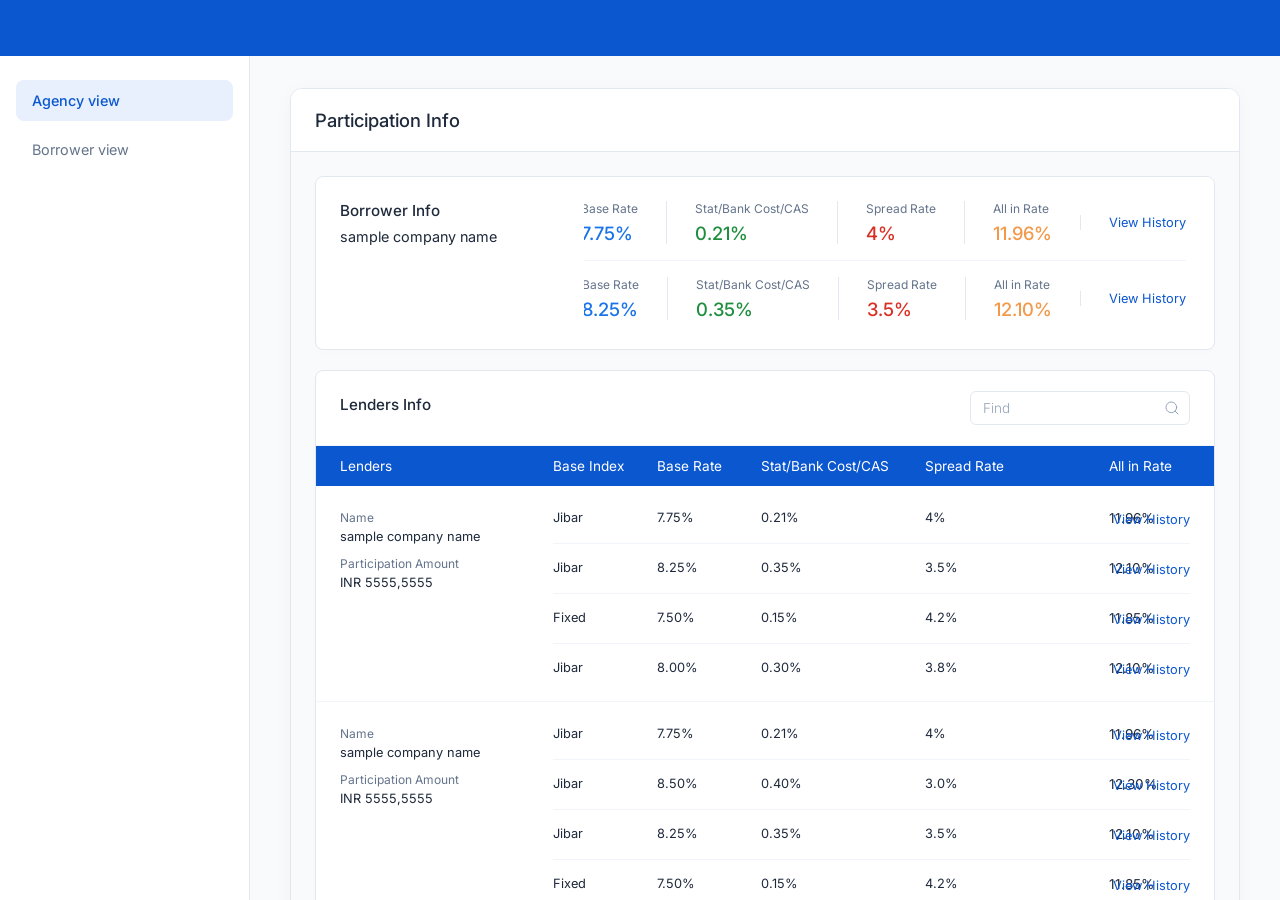
==== commit a6c85ff8: "Updated product section" ====
--- a/index.html
+++ b/index.html
@@ -21,8 +21,8 @@
             <!-- Left Sidebar Menu -->
             <aside class="app-sidebar">
                 <nav class="sidebar-nav">
-                    <a href="index.html" class="nav-item active" id="navPage1">Page 1</a>
-                    <a href="loan_info.html" class="nav-item" id="navPage2">Page 2</a>
+                    <a href="index.html" class="nav-item active" id="navPage1">Agency view</a>
+                    <a href="loan_info.html" class="nav-item" id="navPage2">Borrower view</a>
                 </nav>
             </aside>
 
@@ -48,6 +48,10 @@
                                 <div class="borrower-rates-row">
                                     <div class="borrower-rates-container">
                                         <div class="rate-column">
+                                            <span class="rate-label">Base Index</span>
+                                            <span class="rate-value">Jibar</span>
+                                        </div>
+                                        <div class="rate-column">
                                             <span class="rate-label">Base Rate</span>
                                             <span class="rate-value rate-blue">7.75%</span>
                                         </div>
@@ -73,6 +77,10 @@
                                 <div class="borrower-rates-row">
                                     <div class="borrower-rates-container">
                                         <div class="rate-column">
+                                            <span class="rate-label">Base Index</span>
+                                            <span class="rate-value">Jibar</span>
+                                        </div>
+                                        <div class="rate-column">
                                             <span class="rate-label">Base Rate</span>
                                             <span class="rate-value rate-blue">8.25%</span>
                                         </div>
@@ -98,6 +106,10 @@
                                 <div class="borrower-rates-row">
                                     <div class="borrower-rates-container">
                                         <div class="rate-column">
+                                            <span class="rate-label">Base Index</span>
+                                            <span class="rate-value">Fixed</span>
+                                        </div>
+                                        <div class="rate-column">
                                             <span class="rate-label">Base Rate</span>
                                             <span class="rate-value rate-blue">7.50%</span>
                                         </div>
@@ -122,6 +134,10 @@
                                 <!-- Active Rate Row 4 -->
                                 <div class="borrower-rates-row">
                                     <div class="borrower-rates-container">
+                                        <div class="rate-column">
+                                            <span class="rate-label">Base Index</span>
+                                            <span class="rate-value">Jibar</span>
+                                        </div>
                                         <div class="rate-column">
                                             <span class="rate-label">Base Rate</span>
                                             <span class="rate-value rate-blue">8.00%</span>
@@ -166,11 +182,13 @@
                                 <div class="table-header-bar">
                                     <div class="header-col col-lenders">Lenders</div>
                                     <div class="header-col col-rate-info col-rate-info-header">
+                                        <span class="rate-header-item col-base-index-sub">Base Index</span>
                                         <span class="rate-header-item col-base-rate-sub">Base Rate</span>
                                         <span class="rate-header-item col-reserve-rate-sub">Stat/Bank Cost/CAS</span>
                                         <span class="rate-header-item col-spread-rate-sub">Spread Rate</span>
+                                        <span class="rate-header-item col-all-in-rate-sub">All in Rate</span>
                                     </div>
-                                    <div class="header-col col-all-in-rate">All in Rate</div>
+                                    <div class="header-col col-actions"></div>
                                 </div>
 
                                 <!-- Table Body -->
@@ -192,6 +210,10 @@
                                             <!-- Rate Set 1 -->
                                             <div class="lender-rates-row">
                                                 <div class="row-col col-rate-info">
+                                                    <div class="meta-item col-base-index-sub">
+                                                        <span class="meta-label">Base Index</span>
+                                                        <span class="meta-value">Jibar</span>
+                                                    </div>
                                                     <div class="meta-item col-base-rate-sub">
                                                         <span class="meta-label">Base Rate</span>
                                                         <span class="meta-value">7.75%</span>
@@ -204,9 +226,10 @@
                                                         <span class="meta-label">Spread Rate</span>
                                                         <span class="meta-value">4%</span>
                                                     </div>
-                                                </div>
-                                                <div class="row-col col-all-in-rate">
-                                                    <span class="all-in-rate-value">11.96%</span>
+                                                    <div class="meta-item col-all-in-rate-sub">
+                                                        <span class="meta-label">All in Rate</span>
+                                                        <span class="meta-value all-in-rate-value">11.96%</span>
+                                                    </div>
                                                 </div>
                                                 <div class="row-col col-actions">
                                                     <a href="#" class="view-history-link">View History</a>
@@ -216,6 +239,10 @@
                                             <!-- Rate Set 2 -->
                                             <div class="lender-rates-row">
                                                 <div class="row-col col-rate-info">
+                                                    <div class="meta-item col-base-index-sub">
+                                                        <span class="meta-label">Base Index</span>
+                                                        <span class="meta-value">Jibar</span>
+                                                    </div>
                                                     <div class="meta-item col-base-rate-sub">
                                                         <span class="meta-label">Base Rate</span>
                                                         <span class="meta-value">8.25%</span>
@@ -228,9 +255,10 @@
                                                         <span class="meta-label">Spread Rate</span>
                                                         <span class="meta-value">3.5%</span>
                                                     </div>
-                                                </div>
-                                                <div class="row-col col-all-in-rate">
-                                                    <span class="all-in-rate-value">12.10%</span>
+                                                    <div class="meta-item col-all-in-rate-sub">
+                                                        <span class="meta-label">All in Rate</span>
+                                                        <span class="meta-value all-in-rate-value">12.10%</span>
+                                                    </div>
                                                 </div>
                                                 <div class="row-col col-actions">
                                                     <a href="#" class="view-history-link">View History</a>
@@ -240,6 +268,10 @@
                                             <!-- Rate Set 3 -->
                                             <div class="lender-rates-row">
                                                 <div class="row-col col-rate-info">
+                                                    <div class="meta-item col-base-index-sub">
+                                                        <span class="meta-label">Base Index</span>
+                                                        <span class="meta-value">Fixed</span>
+                                                    </div>
                                                     <div class="meta-item col-base-rate-sub">
                                                         <span class="meta-label">Base Rate</span>
                                                         <span class="meta-value">7.50%</span>
@@ -252,9 +284,10 @@
                                                         <span class="meta-label">Spread Rate</span>
                                                         <span class="meta-value">4.2%</span>
                                                     </div>
-                                                </div>
-                                                <div class="row-col col-all-in-rate">
-                                                    <span class="all-in-rate-value">11.85%</span>
+                                                    <div class="meta-item col-all-in-rate-sub">
+                                                        <span class="meta-label">All in Rate</span>
+                                                        <span class="meta-value all-in-rate-value">11.85%</span>
+                                                    </div>
                                                 </div>
                                                 <div class="row-col col-actions">
                                                     <a href="#" class="view-history-link">View History</a>
@@ -264,6 +297,10 @@
                                             <!-- Rate Set 4 -->
                                             <div class="lender-rates-row">
                                                 <div class="row-col col-rate-info">
+                                                    <div class="meta-item col-base-index-sub">
+                                                        <span class="meta-label">Base Index</span>
+                                                        <span class="meta-value">Jibar</span>
+                                                    </div>
                                                     <div class="meta-item col-base-rate-sub">
                                                         <span class="meta-label">Base Rate</span>
                                                         <span class="meta-value">8.00%</span>
@@ -276,9 +313,10 @@
                                                         <span class="meta-label">Spread Rate</span>
                                                         <span class="meta-value">3.8%</span>
                                                     </div>
-                                                </div>
-                                                <div class="row-col col-all-in-rate">
-                                                    <span class="all-in-rate-value">12.10%</span>
+                                                    <div class="meta-item col-all-in-rate-sub">
+                                                        <span class="meta-label">All in Rate</span>
+                                                        <span class="meta-value all-in-rate-value">12.10%</span>
+                                                    </div>
                                                 </div>
                                                 <div class="row-col col-actions">
                                                     <a href="#" class="view-history-link">View History</a>
@@ -304,6 +342,10 @@
                                             <!-- Rate Set 1 -->
                                             <div class="lender-rates-row">
                                                 <div class="row-col col-rate-info">
+                                                    <div class="meta-item col-base-index-sub">
+                                                        <span class="meta-label">Base Index</span>
+                                                        <span class="meta-value">Jibar</span>
+                                                    </div>
                                                     <div class="meta-item col-base-rate-sub">
                                                         <span class="meta-label">Base Rate</span>
                                                         <span class="meta-value">7.75%</span>
@@ -316,9 +358,10 @@
                                                         <span class="meta-label">Spread Rate</span>
                                                         <span class="meta-value">4%</span>
                                                     </div>
-                                                </div>
-                                                <div class="row-col col-all-in-rate">
-                                                    <span class="all-in-rate-value">11.96%</span>
+                                                    <div class="meta-item col-all-in-rate-sub">
+                                                        <span class="meta-label">All in Rate</span>
+                                                        <span class="meta-value all-in-rate-value">11.96%</span>
+                                                    </div>
                                                 </div>
                                                 <div class="row-col col-actions">
                                                     <a href="#" class="view-history-link">View History</a>
@@ -328,6 +371,10 @@
                                             <!-- Rate Set 2 -->
                                             <div class="lender-rates-row">
                                                 <div class="row-col col-rate-info">
+                                                    <div class="meta-item col-base-index-sub">
+                                                        <span class="meta-label">Base Index</span>
+                                                        <span class="meta-value">Jibar</span>
+                                                    </div>
                                                     <div class="meta-item col-base-rate-sub">
                                                         <span class="meta-label">Base Rate</span>
                                                         <span class="meta-value">8.50%</span>
@@ -340,9 +387,68 @@
                                                         <span class="meta-label">Spread Rate</span>
                                                         <span class="meta-value">3.0%</span>
                                                     </div>
-                                                </div>
-                                                <div class="row-col col-all-in-rate">
-                                                    <span class="all-in-rate-value">12.30%</span>
+                                                    <div class="meta-item col-all-in-rate-sub">
+                                                        <span class="meta-label">All in Rate</span>
+                                                        <span class="meta-value all-in-rate-value">12.30%</span>
+                                                    </div>
+                                                </div>
+                                                <div class="row-col col-actions">
+                                                    <a href="#" class="view-history-link">View History</a>
+                                                </div>
+                                            </div>
+
+                                            <!-- Rate Set 3 -->
+                                            <div class="lender-rates-row">
+                                                <div class="row-col col-rate-info">
+                                                    <div class="meta-item col-base-index-sub">
+                                                        <span class="meta-label">Base Index</span>
+                                                        <span class="meta-value">Jibar</span>
+                                                    </div>
+                                                    <div class="meta-item col-base-rate-sub">
+                                                        <span class="meta-label">Base Rate</span>
+                                                        <span class="meta-value">8.25%</span>
+                                                    </div>
+                                                    <div class="meta-item col-reserve-rate-sub">
+                                                        <span class="meta-label">Stat/Bank Cost/CAS</span>
+                                                        <span class="meta-value">0.35%</span>
+                                                    </div>
+                                                    <div class="meta-item col-spread-rate-sub">
+                                                        <span class="meta-label">Spread Rate</span>
+                                                        <span class="meta-value">3.5%</span>
+                                                    </div>
+                                                    <div class="meta-item col-all-in-rate-sub">
+                                                        <span class="meta-label">All in Rate</span>
+                                                        <span class="meta-value all-in-rate-value">12.10%</span>
+                                                    </div>
+                                                </div>
+                                                <div class="row-col col-actions">
+                                                    <a href="#" class="view-history-link">View History</a>
+                                                </div>
+                                            </div>
+
+                                            <!-- Rate Set 4 -->
+                                            <div class="lender-rates-row">
+                                                <div class="row-col col-rate-info">
+                                                    <div class="meta-item col-base-index-sub">
+                                                        <span class="meta-label">Base Index</span>
+                                                        <span class="meta-value">Fixed</span>
+                                                    </div>
+                                                    <div class="meta-item col-base-rate-sub">
+                                                        <span class="meta-label">Base Rate</span>
+                                                        <span class="meta-value">7.50%</span>
+                                                    </div>
+                                                    <div class="meta-item col-reserve-rate-sub">
+                                                        <span class="meta-label">Stat/Bank Cost/CAS</span>
+                                                        <span class="meta-value">0.15%</span>
+                                                    </div>
+                                                    <div class="meta-item col-spread-rate-sub">
+                                                        <span class="meta-label">Spread Rate</span>
+                                                        <span class="meta-value">4.2%</span>
+                                                    </div>
+                                                    <div class="meta-item col-all-in-rate-sub">
+                                                        <span class="meta-label">All in Rate</span>
+                                                        <span class="meta-value all-in-rate-value">11.85%</span>
+                                                    </div>
                                                 </div>
                                                 <div class="row-col col-actions">
                                                     <a href="#" class="view-history-link">View History</a>
@@ -386,6 +492,10 @@
                     </div>
 
                     <div class="popup-rates-container" id="popupRatesContainer">
+                        <div class="popup-rate-column">
+                            <span class="popup-rate-label">Base Index</span>
+                            <span class="popup-rate-value">Jibar</span>
+                        </div>
                         <div class="popup-rate-column">
                             <span class="popup-rate-label">Base Rate</span>
                             <span class="popup-rate-value rate-blue">7.75%</span>
@@ -629,7 +739,7 @@
                                 <tr>
                                     <td>1</td>
                                     <td>07 May 2025</td>
-                                    <td class="col-base-index-val">JIBAR</td>
+                                    <td class="col-base-index-val">Jibar</td>
                                     <td>7.10 %</td>
                                     <td>1.10 %</td>
                                     <td>2.25 %</td>
@@ -638,7 +748,7 @@
                                 <tr>
                                     <td>2</td>
                                     <td>01 May 2025</td>
-                                    <td class="col-base-index-val">JIBAR</td>
+                                    <td class="col-base-index-val">Jibar</td>
                                     <td>7.00 %</td>
                                     <td>1.00 %</td>
                                     <td>2.30 %</td>
@@ -647,7 +757,7 @@
                                 <tr>
                                     <td>3</td>
                                     <td>01 Apr 2025</td>
-                                    <td class="col-base-index-val">FIXED</td>
+                                    <td class="col-base-index-val">Fixed</td>
                                     <td>6.85 %</td>
                                     <td>1.00 %</td>
                                     <td>2.25 %</td>
@@ -656,7 +766,7 @@
                                 <tr>
                                     <td>4</td>
                                     <td>01 Mar 2025</td>
-                                    <td class="col-base-index-val">JIBAR</td>
+                                    <td class="col-base-index-val">Jibar</td>
                                     <td>6.65 %</td>
                                     <td>1.00 %</td>
                                     <td>2.20 %</td>
@@ -665,7 +775,7 @@
                                 <tr>
                                     <td>5</td>
                                     <td>01 Feb 2025</td>
-                                    <td class="col-base-index-val">JIBAR</td>
+                                    <td class="col-base-index-val">Jibar</td>
                                     <td>6.50 %</td>
                                     <td>1.00 %</td>
                                     <td>2.15 %</td>
@@ -674,7 +784,7 @@
                                 <tr>
                                     <td>6</td>
                                     <td>01 Jan 2025</td>
-                                    <td class="col-base-index-val">FIXED</td>
+                                    <td class="col-base-index-val">Fixed</td>
                                     <td>6.30 %</td>
                                     <td>1.00 %</td>
                                     <td>2.10 %</td>
@@ -683,7 +793,7 @@
                                 <tr>
                                     <td>7</td>
                                     <td>01 Dec 2024</td>
-                                    <td class="col-base-index-val">JIBAR</td>
+                                    <td class="col-base-index-val">Jibar</td>
                                     <td>6.10 %</td>
                                     <td>1.00 %</td>
                                     <td>2.05 %</td>
@@ -692,7 +802,7 @@
                                 <tr>
                                     <td>8</td>
                                     <td>01 Nov 2024</td>
-                                    <td class="col-base-index-val">JIBAR</td>
+                                    <td class="col-base-index-val">Jibar</td>
                                     <td>5.95 %</td>
                                     <td>1.00 %</td>
                                     <td>2.00 %</td>
@@ -737,6 +847,7 @@
 
                 let isBorrower = false;
                 let companyName = "sample company name";
+                let baseIndex = "";
                 let baseRate = "";
                 let reserveRate = "";
                 let spreadRate = "";
@@ -751,11 +862,13 @@
 
                     const ratesRow = link.closest('.borrower-rates-row');
                     if (ratesRow) {
+                        const baseIndexEl = ratesRow.querySelector('.rate-column:first-child .rate-value');
                         const baseEl = ratesRow.querySelector('.rate-blue');
                         const reserveEl = ratesRow.querySelector('.rate-green');
                         const spreadEl = ratesRow.querySelector('.rate-red');
                         const allInEl = ratesRow.querySelector('.rate-amber');
 
+                        if (baseIndexEl) baseIndex = baseIndexEl.textContent.trim();
                         if (baseEl) baseRate = baseEl.textContent.trim();
                         if (reserveEl) reserveRate = reserveEl.textContent.trim();
                         if (spreadEl) spreadRate = spreadEl.textContent.trim();
@@ -771,11 +884,13 @@
 
                     const lenderRow = link.closest('.lender-rates-row');
                     if (lenderRow) {
+                        const indexEl = lenderRow.querySelector('.col-base-index-sub .meta-value');
                         const baseEl = lenderRow.querySelector('.col-base-rate-sub .meta-value');
                         const reserveEl = lenderRow.querySelector('.col-reserve-rate-sub .meta-value');
                         const spreadEl = lenderRow.querySelector('.col-spread-rate-sub .meta-value');
-                        const allInEl = lenderRow.querySelector('.col-all-in-rate .all-in-rate-value');
-
+                        const allInEl = lenderRow.querySelector('.col-all-in-rate-sub .all-in-rate-value');
+
+                        if (indexEl) baseIndex = indexEl.textContent.trim();
                         if (baseEl) baseRate = baseEl.textContent.trim();
                         if (reserveEl) reserveRate = reserveEl.textContent.trim();
                         if (spreadEl) spreadRate = spreadEl.textContent.trim();
@@ -799,6 +914,10 @@
 
                 // Load single rate row HTML
                 const singleRateHtml = `
+                    <div class="popup-rate-column">
+                        <span class="popup-rate-label">Base Index</span>
+                        <span class="popup-rate-value">${baseIndex}</span>
+                    </div>
                     <div class="popup-rate-column">
                         <span class="popup-rate-label">Base Rate</span>
                         <span class="popup-rate-value rate-blue">${baseRate}</span>
@@ -939,6 +1058,10 @@
                     <div class="borrower-rates-row">
                         <div class="borrower-rates-container">
                             <div class="rate-column">
+                                <span class="rate-label">Base Index</span>
+                                <span class="rate-value">Jibar</span>
+                            </div>
+                            <div class="rate-column">
                                 <span class="rate-label">Base Rate</span>
                                 <span class="rate-value rate-blue">7.75%</span>
                             </div>
@@ -964,6 +1087,10 @@
                     <div class="borrower-rates-row">
                         <div class="borrower-rates-container">
                             <div class="rate-column">
+                                <span class="rate-label">Base Index</span>
+                                <span class="rate-value">Jibar</span>
+                            </div>
+                            <div class="rate-column">
                                 <span class="rate-label">Base Rate</span>
                                 <span class="rate-value rate-blue">8.25%</span>
                             </div>
@@ -989,6 +1116,10 @@
                     <div class="borrower-rates-row">
                         <div class="borrower-rates-container">
                             <div class="rate-column">
+                                <span class="rate-label">Base Index</span>
+                                <span class="rate-value">Fixed</span>
+                            </div>
+                            <div class="rate-column">
                                 <span class="rate-label">Base Rate</span>
                                 <span class="rate-value rate-blue">7.50%</span>
                             </div>
@@ -1014,9 +1145,13 @@
                     <div class="borrower-rates-row">
                         <div class="borrower-rates-container">
                             <div class="rate-column">
+                                <span class="rate-label">Base Index</span>
+                                <span class="rate-value">Jibar</span>
+                            </div>
+                            <div class="rate-column">
                                 <span class="rate-label">Base Rate</span>
                                 <span class="rate-value rate-blue">8.00%</span>
-                                </div>
+                            </div>
                             <div class="rate-column">
                                 <span class="rate-label">Stat/Bank Cost/CAS</span>
                                 <span class="rate-value rate-green">0.30%</span>
@@ -1135,7 +1270,7 @@
 
             let tableHtml = "";
             data.forEach(item => {
-                const displayIndexName = item.baseIndex || (item.id === 3 || item.id === 6 ? 'FIXED' : 'JIBAR');
+                const displayIndexName = item.baseIndex || (item.id === 3 || item.id === 6 ? 'Fixed' : 'Jibar');
                 tableHtml += `
                     <tr>
                         <td>${item.id}</td>
@@ -1170,4 +1305,4 @@
     </script>
 </body>
 
-</html>+</html>
--- a/style.css
+++ b/style.css
@@ -285,6 +285,7 @@
     color: var(--text-secondary);
     margin-bottom: 6px;
     text-align: left;
+    white-space: nowrap;
 }
 
 .rate-value {
@@ -305,6 +306,7 @@
     color: var(--link-color);
     text-decoration: none;
     transition: color 0.2s ease, text-decoration 0.2s ease;
+    white-space: nowrap;
 }
 
 .view-history-link:hover {
@@ -388,15 +390,14 @@
 
 /* Layout Columns */
 .col-lenders {
-    width: 35%;
+    width: 25%;
+    display: flex;
+    flex-direction: column;
+    gap: 16px;
 }
 
 .col-rate-info {
-    width: 40%;
-}
-
-.col-all-in-rate {
-    width: 15%;
+    width: 65%;
 }
 
 .col-actions {
@@ -423,7 +424,7 @@
     display: flex;
     flex-direction: column;
     gap: 16px;
-    width: 65%;
+    width: 75%;
     flex-shrink: 0;
 }
 
@@ -440,15 +441,11 @@
 
 /* Align nested rate row elements under the main header columns */
 .lender-rates-row .col-rate-info {
-    width: 61.54%;
-}
-
-.lender-rates-row .col-all-in-rate {
-    width: 23.08%;
+    width: 86.67%;
 }
 
 .lender-rates-row .col-actions {
-    width: 15.38%;
+    width: 13.33%;
     text-align: right;
     margin-left: auto;
 }
@@ -479,6 +476,7 @@
     color: var(--text-secondary);
     font-weight: 400;
     flex-shrink: 0;
+    white-space: nowrap;
 }
 
 .meta-value {
@@ -494,7 +492,7 @@
 .table-row .col-rate-info {
     display: flex;
     flex-direction: row;
-    gap: 32px;
+    gap: 24px;
 }
 
 .table-row .col-rate-info .meta-item {
@@ -510,27 +508,33 @@
 .col-rate-info-header {
     display: flex;
     flex-direction: row;
-    gap: 32px;
+    gap: 24px;
+}
+
+.col-base-index-sub {
+    width: 80px;
+    flex-shrink: 0;
 }
 
 .col-base-rate-sub {
-    width: 100px;
+    width: 80px;
     flex-shrink: 0;
 }
 
 .col-reserve-rate-sub {
-    width: 110px;
+    width: 140px;
     flex-shrink: 0;
 }
 
 .col-spread-rate-sub {
-    width: 100px;
+    width: 80px;
     flex-shrink: 0;
 }
 
-.col-all-in-rate {
-    justify-content: flex-start;
-    padding-top: 2px;
+.col-all-in-rate-sub {
+    width: 90px;
+    flex-shrink: 0;
+    margin-left: 80px;
 }
 
 .all-in-rate-value {
@@ -784,6 +788,7 @@
     color: var(--text-secondary);
     margin-bottom: 6px;
     text-align: left;
+    white-space: nowrap;
 }
 
 .popup-rate-value {
@@ -897,6 +902,7 @@
     padding: 12px 24px;
     font-size: 0.85em;
     font-weight: 400;
+    white-space: nowrap;
 }
 
 .popup-table td {
@@ -930,7 +936,7 @@
 
 .popup-table th.h-col-rate,
 .popup-table td:nth-child(n+3) {
-    text-align: center;
+    text-align: left;
 }
 
 
@@ -1463,6 +1469,192 @@
     transform: rotate(45deg);
     margin-right: 4px;
     margin-bottom: 2px;
-}
-
-
+}.rate-header-item {
+    white-space: nowrap;
+}
+
+.col-lenders .meta-item {
+    flex-direction: column;
+    align-items: flex-start;
+    gap: 4px;
+}
+
+.col-lenders .meta-label {
+    width: auto;
+    font-size: 0.75rem;
+}
+
+/* Specific overrides to guarantee table columns align perfectly */
+.table-row .lender-rates-row .col-rate-info {
+    width: 86.67% !important;
+}
+.table-row .lender-rates-row .col-actions {
+    width: 13.33% !important;
+}
+
+/* ==========================================
+   Breadcrumb Bar & Facility Card
+   ========================================== */
+.main-content-wrapper {
+    width: 100%;
+    max-width: 1200px;
+    display: flex;
+    flex-direction: column;
+    gap: 20px;
+}
+.breadcrumb-bar {
+    display: flex;
+    align-items: center;
+    gap: 8px;
+    font-size: 0.85rem;
+    font-weight: 400;
+    margin-bottom: 8px;
+    padding: 0 4px;
+}
+
+.breadcrumb-blue {
+    color: var(--primary-blue);
+    font-weight: 500;
+}
+
+.breadcrumb-blue .lowercase-id {
+    text-transform: lowercase;
+}
+
+.breadcrumb-chevron {
+    width: 12px;
+    height: 12px;
+    color: var(--text-secondary);
+}
+
+.breadcrumb-current {
+    color: var(--text-primary);
+    font-weight: 500;
+}
+
+.facility-card {
+    background-color: var(--bg-card);
+    border: 1px solid var(--border-color);
+    border-radius: 12px;
+    padding: 24px;
+    box-shadow: 0 2px 8px rgba(0, 0, 0, 0.01);
+    display: flex;
+    flex-direction: column;
+    gap: 16px;
+    margin-bottom: 8px;
+}
+
+.facility-title {
+    font-size: 1rem;
+    font-weight: 500;
+    color: var(--text-primary);
+}
+
+.facility-grid {
+    display: flex;
+    align-items: center;
+    width: 100%;
+}
+
+.facility-col {
+    display: flex;
+    align-items: center;
+    gap: 16px;
+    flex: 1;
+    padding: 0 24px;
+}
+
+.facility-col:not(:first-child) {
+    border-left: 1px solid var(--border-color-light);
+}
+
+.facility-col:first-child {
+    padding-left: 0;
+}
+
+.facility-col:last-child {
+    padding-right: 0;
+}
+
+.facility-icon-wrapper {
+    width: 44px;
+    height: 44px;
+    border-radius: 50%;
+    display: flex;
+    align-items: center;
+    justify-content: center;
+    flex-shrink: 0;
+}
+
+.icon-blue {
+    background-color: #e8f0fe;
+    color: #1a73e8;
+}
+
+.icon-red {
+    background-color: #fce8e6;
+    color: #d93025;
+}
+
+.icon-green {
+    background-color: #e6f4ea;
+    color: #1e8e3e;
+}
+
+.icon-purple {
+    background-color: #f3e8fd;
+    color: #9333ea;
+}
+
+.facility-icon {
+    width: 20px;
+    height: 20px;
+}
+
+.facility-text {
+    display: flex;
+    flex-direction: column;
+    gap: 4px;
+}
+
+.facility-label {
+    font-size: 0.75rem;
+    color: var(--text-secondary);
+    font-weight: 400;
+}
+
+.facility-val {
+    font-size: 0.9rem;
+    color: var(--text-primary);
+    font-weight: 500;
+}
+
+.facility-val-bold {
+    font-size: 0.9rem;
+    color: var(--text-primary);
+    font-weight: 500;
+}
+
+.facility-sub {
+    font-size: 0.75rem;
+    color: var(--text-muted);
+}
+
+@media (max-width: 900px) {
+    .facility-grid {
+        flex-direction: column;
+        align-items: stretch;
+        gap: 16px;
+    }
+    
+    .facility-col {
+        padding: 16px 0;
+        border-left: none !important;
+    }
+    
+    .facility-col:not(:last-child) {
+        border-bottom: 1px solid var(--border-color-light);
+    }
+}
+
+
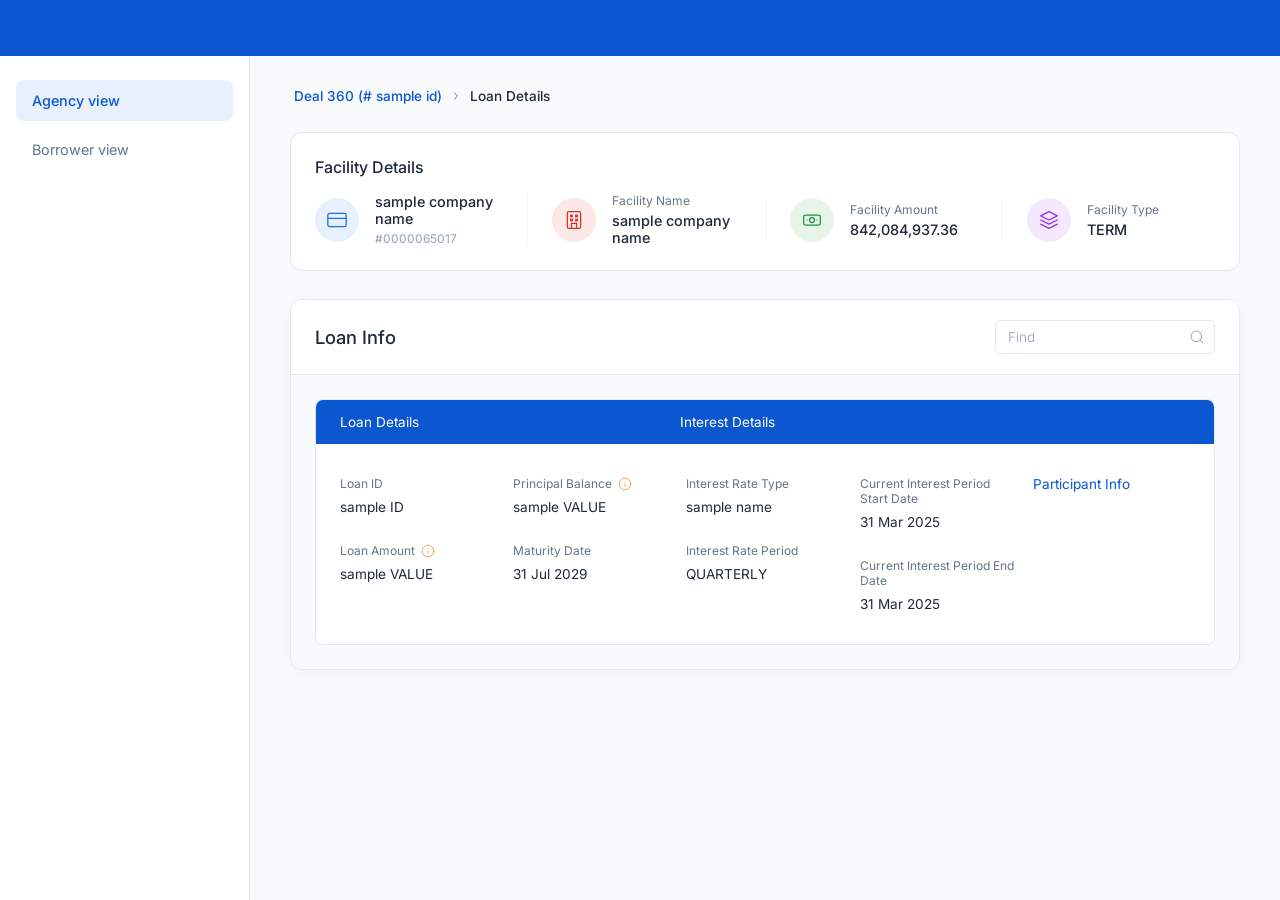
==== commit 5c4c0b82: "Updated product section" ====
--- a/index.html
+++ b/index.html
@@ -28,7 +28,182 @@
 
             <!-- Main Content Area -->
             <main class="app-main">
-                <div class="participation-container">
+                <!-- Loan Info View (Borrower View Layout) -->
+                <div class="main-content-wrapper" id="loanInfoView">
+                    <!-- Breadcrumb -->
+                    <div class="breadcrumb-bar">
+                        <span class="breadcrumb-blue">Deal 360 (# <span class="lowercase-id">sample id</span>)</span>
+                        <svg class="breadcrumb-chevron" viewBox="0 0 24 24" fill="none" stroke="currentColor" stroke-width="2" stroke-linecap="round" stroke-linejoin="round">
+                            <polyline points="9 18 15 12 9 6"></polyline>
+                        </svg>
+                        <span class="breadcrumb-current">Loan Details</span>
+                    </div>
+
+                    <!-- Facility Details Card -->
+                    <div class="facility-card">
+                        <h3 class="facility-title">Facility Details</h3>
+                        <div class="facility-grid">
+                            <div class="facility-col">
+                                <div class="facility-icon-wrapper icon-blue">
+                                    <svg class="facility-icon" viewBox="0 0 24 24" fill="none" stroke="currentColor" stroke-width="1.5" stroke-linecap="round" stroke-linejoin="round">
+                                        <rect x="1" y="4" width="22" height="16" rx="2" ry="2"></rect>
+                                        <line x1="1" y1="10" x2="23" y2="10"></line>
+                                    </svg>
+                                </div>
+                                <div class="facility-text">
+                                    <span class="facility-val-bold">sample company name</span>
+                                    <span class="facility-sub">#0000065017</span>
+                                </div>
+                            </div>
+                            <div class="facility-col">
+                                <div class="facility-icon-wrapper icon-red">
+                                    <svg class="facility-icon" viewBox="0 0 24 24" fill="none" stroke="currentColor" stroke-width="1.5" stroke-linecap="round" stroke-linejoin="round">
+                                        <rect x="4" y="2" width="16" height="20" rx="2" ry="2"></rect>
+                                        <line x1="9" y1="22" x2="9" y2="16"></line>
+                                        <line x1="15" y1="22" x2="15" y2="16"></line>
+                                        <line x1="9" y1="16" x2="15" y2="16"></line>
+                                        <path d="M8 6h2v2H8V6zm6 0h2v2h-2V6zm-6 5h2v2H8v-2zm6 0h2v2h-2v-2z"></path>
+                                    </svg>
+                                </div>
+                                <div class="facility-text">
+                                    <span class="facility-label">Facility Name</span>
+                                    <span class="facility-val">sample company name</span>
+                                </div>
+                            </div>
+                            <div class="facility-col">
+                                <div class="facility-icon-wrapper icon-green">
+                                    <svg class="facility-icon" viewBox="0 0 24 24" fill="none" stroke="currentColor" stroke-width="1.5" stroke-linecap="round" stroke-linejoin="round">
+                                        <rect x="2" y="6" width="20" height="12" rx="2"></rect>
+                                        <circle cx="12" cy="12" r="3"></circle>
+                                        <line x1="6" y1="12" x2="6.01" y2="12"></line>
+                                        <line x1="18" y1="12" x2="18.01" y2="12"></line>
+                                    </svg>
+                                </div>
+                                <div class="facility-text">
+                                    <span class="facility-label">Facility Amount</span>
+                                    <span class="facility-val">842,084,937.36</span>
+                                </div>
+                            </div>
+                            <div class="facility-col">
+                                <div class="facility-icon-wrapper icon-purple">
+                                    <svg class="facility-icon" viewBox="0 0 24 24" fill="none" stroke="currentColor" stroke-width="1.5" stroke-linecap="round" stroke-linejoin="round">
+                                        <polygon points="12 2 2 7 12 12 22 7 12 2"></polygon>
+                                        <polyline points="2 17 12 22 22 17"></polyline>
+                                        <polyline points="2 12 12 17 22 12"></polyline>
+                                    </svg>
+                                </div>
+                                <div class="facility-text">
+                                    <span class="facility-label">Facility Type</span>
+                                    <span class="facility-val">TERM</span>
+                                </div>
+                            </div>
+                        </div>
+                    </div>
+
+                    <!-- Loan Info Table Container -->
+                    <div class="participation-container">
+                        <!-- Modal Header -->
+                        <header class="modal-header">
+                            <h1 class="modal-title">Loan Info</h1>
+                            <div class="header-actions">
+                                <div class="search-container">
+                                    <input type="text" class="search-input" id="loanSearchInput" placeholder="Find">
+                                    <svg class="search-icon" viewBox="0 0 24 24" fill="none" stroke="currentColor" stroke-width="1.5" stroke-linecap="round" stroke-linejoin="round">
+                                        <circle cx="11" cy="11" r="8"></circle>
+                                        <line x1="21" y1="21" x2="16.65" y2="16.65"></line>
+                                    </svg>
+                                </div>
+                            </div>
+                        </header>
+
+                        <!-- Modal Content -->
+                        <main class="modal-content">
+                            <!-- Loan Details and Interest Details Section -->
+                            <section class="loan-info-section">
+                                <!-- Blue Section Sub-Header -->
+                                <div class="loan-info-sub-header">
+                                    <div class="sub-header-left">Loan Details</div>
+                                    <div class="sub-header-right">Interest Details</div>
+                                </div>
+
+                                <!-- Details Grid -->
+                                <div class="loan-details-grid" id="loanDetailsGrid">
+                                    <!-- Column 1 (Loan Details) -->
+                                    <div class="loan-col">
+                                        <div class="loan-item">
+                                            <span class="loan-label">Loan ID</span>
+                                            <span class="loan-value">sample ID</span>
+                                        </div>
+                                        <div class="loan-item">
+                                            <span class="loan-label">
+                                                Loan Amount
+                                                <svg class="info-icon-orange" viewBox="0 0 24 24" fill="none" stroke="#f2994a" stroke-width="1.5" stroke-linecap="round" stroke-linejoin="round">
+                                                    <circle cx="12" cy="12" r="10"></circle>
+                                                    <line x1="12" y1="16" x2="12" y2="12"></line>
+                                                    <line x1="12" y1="8" x2="12.01" y2="8"></line>
+                                                </svg>
+                                            </span>
+                                            <span class="loan-value">sample VALUE</span>
+                                        </div>
+                                    </div>
+
+                                    <!-- Column 2 (Loan Details) -->
+                                    <div class="loan-col">
+                                        <div class="loan-item">
+                                            <span class="loan-label">
+                                                Principal Balance
+                                                <svg class="info-icon-orange" viewBox="0 0 24 24" fill="none" stroke="#f2994a" stroke-width="1.5" stroke-linecap="round" stroke-linejoin="round">
+                                                    <circle cx="12" cy="12" r="10"></circle>
+                                                    <line x1="12" y1="16" x2="12" y2="12"></line>
+                                                    <line x1="12" y1="8" x2="12.01" y2="8"></line>
+                                                </svg>
+                                            </span>
+                                            <span class="loan-value">sample VALUE</span>
+                                        </div>
+                                        <div class="loan-item">
+                                            <span class="loan-label">Maturity Date</span>
+                                            <span class="loan-value">31 Jul 2029</span>
+                                        </div>
+                                    </div>
+
+                                    <!-- Column 3 (Interest Details) -->
+                                    <div class="loan-col">
+                                        <div class="loan-item">
+                                            <span class="loan-label">Interest Rate Type</span>
+                                            <span class="loan-value">sample name</span>
+                                        </div>
+                                        <div class="loan-item">
+                                            <span class="loan-label">Interest Rate Period</span>
+                                            <span class="loan-value">QUARTERLY</span>
+                                        </div>
+                                    </div>
+
+                                    <!-- Column 4 (Interest Details) -->
+                                    <div class="loan-col">
+                                        <div class="loan-item">
+                                            <span class="loan-label">Current Interest Period Start Date</span>
+                                            <span class="loan-value">31 Mar 2025</span>
+                                        </div>
+                                        <div class="loan-item">
+                                            <span class="loan-label">Current Interest Period End Date</span>
+                                            <span class="loan-value">31 Mar 2025</span>
+                                        </div>
+                                    </div>
+
+                                    <!-- Column 5 (Navigation Link Back) -->
+                                    <div class="loan-col col-nav-link">
+                                        <div class="loan-item">
+                                            <a href="#" class="participant-info-link" id="participantInfoLink">Participant Info</a>
+                                        </div>
+                                    </div>
+                                </div>
+                            </section>
+                        </main>
+                    </div>
+                </div>
+
+                <!-- Existing Agency View Container -->
+                <div class="participation-container" id="participationInfoView" style="display: none;">
                     <!-- Modal Header -->
                     <header class="modal-header">
                         <h1 class="modal-title">Participation Info</h1>
@@ -1295,6 +1470,43 @@
             }
         }
 
+        // Switch between Loan Info View and Participation Info View on click
+        const participantInfoLink = document.getElementById('participantInfoLink');
+        const loanInfoView = document.getElementById('loanInfoView');
+        const participationInfoView = document.getElementById('participationInfoView');
+
+        if (participantInfoLink) {
+            participantInfoLink.addEventListener('click', (e) => {
+                e.preventDefault();
+                loanInfoView.style.display = 'none';
+                participationInfoView.style.display = 'flex';
+            });
+        }
+
+        // Simple search filtering logic for items on this page (Loan Details Grid search)
+        const loanSearchInput = document.getElementById('loanSearchInput');
+        const loanItems = document.querySelectorAll('#loanDetailsGrid .loan-item');
+
+        if (loanSearchInput) {
+            loanSearchInput.addEventListener('input', () => {
+                const query = loanSearchInput.value.toLowerCase().trim();
+                loanItems.forEach(item => {
+                    if (item.querySelector('.participant-info-link')) return;
+
+                    const label = item.querySelector('.loan-label')?.textContent.toLowerCase() || '';
+                    const value = item.querySelector('.loan-value')?.textContent.toLowerCase() || '';
+                    
+                    if (label.includes(query) || value.includes(query)) {
+                        item.style.opacity = '1';
+                        item.style.pointerEvents = 'auto';
+                    } else {
+                        item.style.opacity = '0.2';
+                        item.style.pointerEvents = 'none';
+                    }
+                });
+            });
+        }
+
         // Automatically open Borrower History popup if navigated from Participant Info
         window.addEventListener('DOMContentLoaded', () => {
             const urlParams = new URLSearchParams(window.location.search);
